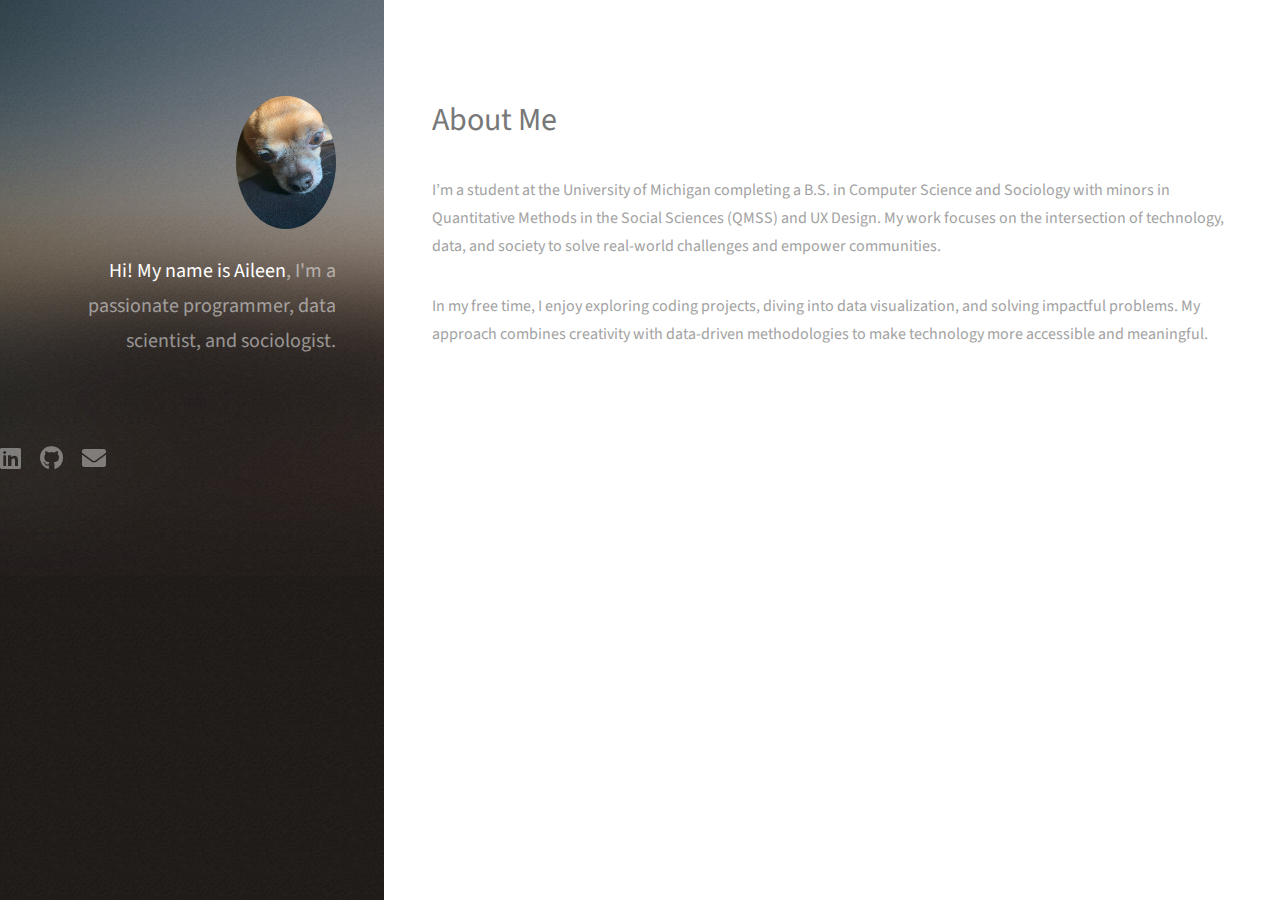
==== aboutme.html @ f7fd5c19 "updated website" ====
<!DOCTYPE HTML>
<html>
<head>
    <title>About Me</title>
    <meta charset="utf-8" />
    <meta name="viewport" content="width=device-width, initial-scale=1" />
    <link rel="stylesheet" href="assets/css/main.css" />
</head>
<body class="is-preload">

    <!-- Header (Left-hand side) -->
    <header id="header">
        <div class="inner">
            <a href="#" class="image avatar"><img src="images/yugi_eyes.jpeg" alt="Avatar" /></a>
            <h1><strong>Hi! My name is Aileen</strong>, I'm a passionate programmer, data scientist, and sociologist. <br /></h1>
        </div>
    </header>

    <!-- Main Content -->
    <div id="main">
        <section>
            <header class="major">
                <h2>About Me</h2>
            </header>
            <p>
                I’m a student at the University of Michigan completing a B.S. in Computer Science and Sociology with minors in Quantitative Methods in the Social Sciences (QMSS) and UX Design. My work focuses on the intersection of technology, data, and society to solve real-world challenges and empower communities.
            </p>
            <p>
                In my free time, I enjoy exploring coding projects, diving into data visualization, and solving impactful problems. My approach combines creativity with data-driven methodologies to make technology more accessible and meaningful.
            </p>
        </section>
    </div>

    <!-- Footer -->
    <footer id="footer">
        <div class="inner">
            <ul class="icons">
                <li><a href="http://linkedin.com/in/goaileen" class="icon brands fa-linkedin"><span class="label">LinkedIn</span></a></li>
                <li><a href="https://github.com/goaileen" class="icon brands fa-github"><span class="label">GitHub</span></a></li>
                <li><a href="mailto:goaileen@umich.edu" class="icon solid fa-envelope"><span class="label">Email</span></a></li>
            </ul>
            <p>&copy; Aileen Gonzalez. Design by <a href="http://html5up.net">HTML5 UP</a>.</p>
        </div>
    </footer>

</body>
</html>
---- assets/css/main.css ----
@import url("fontawesome-all.min.css");
@import url("https://fonts.googleapis.com/css?family=Source+Sans+Pro:400,400italic");

/*
	Strata by HTML5 UP
	html5up.net | @ajlkn
	Free for personal and commercial use under the CCA 3.0 license (html5up.net/license)
*/

html, body, div, span, applet, object,
iframe, h1, h2, h3, h4, h5, h6, p, blockquote,
pre, a, abbr, acronym, address, big, cite,
code, del, dfn, em, img, ins, kbd, q, s, samp,
small, strike, strong, sub, sup, tt, var, b,
u, i, center, dl, dt, dd, ol, ul, li, fieldset,
form, label, legend, table, caption, tbody,
tfoot, thead, tr, th, td, article, aside,
canvas, details, embed, figure, figcaption,
footer, header, hgroup, menu, nav, output, ruby,
section, summary, time, mark, audio, video {
	margin: 0;
	padding: 0;
	border: 0;
	font-size: 100%;
	font: inherit;
	vertical-align: baseline;}

article, aside, details, figcaption, figure,
footer, header, hgroup, menu, nav, section {
	display: block;}

body {
	line-height: 1;
}

ol, ul {
	list-style: none;
}

blockquote, q {
	quotes: none;
}

	blockquote:before, blockquote:after, q:before, q:after {
		content: '';
		content: none;
	}

table {
	border-collapse: collapse;
	border-spacing: 0;
}

body {
	-webkit-text-size-adjust: none;
}

mark {
	background-color: transparent;
	color: inherit;
}

input::-moz-focus-inner {
	border: 0;
	padding: 0;
}

input, select, textarea {
	-moz-appearance: none;
	-webkit-appearance: none;
	-ms-appearance: none;
	appearance: none;
}

/* Basic */

	html {
		box-sizing: border-box;
	}

	*, *:before, *:after {
		box-sizing: inherit;
	}

	body {
		background: #fff;
	}

		body.is-preload *, body.is-preload *:before, body.is-preload *:after {
			-moz-animation: none !important;
			-webkit-animation: none !important;
			-ms-animation: none !important;
			animation: none !important;
			-moz-transition: none !important;
			-webkit-transition: none !important;
			-ms-transition: none !important;
			transition: none !important;
		}

	body, input, select, textarea {
		color: #a2a2a2;
		font-family: "Source Sans Pro", Helvetica, sans-serif;
		font-size: 16pt;
		font-weight: 400;
		line-height: 1.75em;
	}

	a {
		-moz-transition: color 0.2s ease-in-out, border-color 0.2s ease-in-out;
		-webkit-transition: color 0.2s ease-in-out, border-color 0.2s ease-in-out;
		-ms-transition: color 0.2s ease-in-out, border-color 0.2s ease-in-out;
		transition: color 0.2s ease-in-out, border-color 0.2s ease-in-out;
		border-bottom: dotted 1px;
		color: #49bf9d;
		text-decoration: none;
	}

		a:hover {
			border-bottom-color: transparent;
			color: #49bf9d !important;
			text-decoration: none;
		}

	strong, b {
		color: #787878;
		font-weight: 400;
	}

	em, i {
		font-style: italic;
	}

	p {
		margin: 0 0 2em 0;
	}

	h1, h2, h3, h4, h5, h6 {
		color: #787878;
		font-weight: 400;
		line-height: 1em;
		margin: 0 0 1em 0;
	}

		h1 a, h2 a, h3 a, h4 a, h5 a, h6 a {
			color: inherit;
			text-decoration: none;
		}

	h1 {
		font-size: 2em;
		line-height: 1.5em;
	}

	h2 {
		font-size: 1.5em;
		line-height: 1.5em;
	}

	h3 {
		font-size: 1.25em;
		line-height: 1.5em;
	}

	h4 {
		font-size: 1.1em;
		line-height: 1.5em;
	}

	h5 {
		font-size: 0.9em;
		line-height: 1.5em;
	}

	h6 {
		font-size: 0.7em;
		line-height: 1.5em;
	}

	sub {
		font-size: 0.8em;
		position: relative;
		top: 0.5em;
	}

	sup {
		font-size: 0.8em;
		position: relative;
		top: -0.5em;
	}

	hr {
		border: 0;
		border-bottom: solid 2px #efefef;
		margin: 2em 0;
	}

		hr.major {
			margin: 3em 0;
		}

	blockquote {
		border-left: solid 6px #efefef;
		font-style: italic;
		margin: 0 0 2em 0;
		padding: 0.5em 0 0.5em 1.5em;
	}

	code {
		background: #f7f7f7;
		border-radius: 0.35em;
		border: solid 2px #efefef;
		font-family: "Courier New", monospace;
		font-size: 0.9em;
		margin: 0 0.25em;
		padding: 0.25em 0.65em;
	}

	pre {
		-webkit-overflow-scrolling: touch;
		font-family: "Courier New", monospace;
		font-size: 0.9em;
		margin: 0 0 2em 0;
	}

		pre code {
			display: block;
			line-height: 1.75em;
			padding: 1em 1.5em;
			overflow-x: auto;
		}

	.align-left {
		text-align: left;
	}

	.align-center {
		text-align: center;
	}

	.align-right {
		text-align: right;
	}

/* Container */

	.container {
		margin: 0 auto;
		max-width: calc(100% - 4em);
		width: 100%;
	}

		.container.xsmall {
			width: 25%;
		}

		.container.small {
			width: 50%;
		}

		.container.medium {
			width: 75%;
		}

		.container.large {
			width: 125%;
		}

		.container.xlarge {
			width: 150%;
		}

		.container.max {
			width: 100%;
		}

		@media screen and (max-width: 980px) {

			.container {
				width: 100% !important;
				max-width: 100% !important;
			}

		}

		@media screen and (max-width: 480px) {

			.container {
				max-width: calc(100% - 3em);
			}

		}

/* Row */

	.row {
		display: flex;
		flex-wrap: wrap;
		box-sizing: border-box;
		align-items: stretch;
	}

		.row > * {
			box-sizing: border-box;
		}

		.row.gtr-uniform > * > :last-child {
			margin-bottom: 0;
		}

		.row.aln-left {
			justify-content: flex-start;
		}

		.row.aln-center {
			justify-content: center;
		}

		.row.aln-right {
			justify-content: flex-end;
		}

		.row.aln-top {
			align-items: flex-start;
		}

		.row.aln-middle {
			align-items: center;
		}

		.row.aln-bottom {
			align-items: flex-end;
		}

		.row > .imp {
			order: -1;
		}

		.row > .col-1 {
			width: 8.33333%;
		}

		.row > .off-1 {
			margin-left: 8.33333%;
		}

		.row > .col-2 {
			width: 16.66667%;
		}

		.row > .off-2 {
			margin-left: 16.66667%;
		}

		.row > .col-3 {
			width: 25%;
		}

		.row > .off-3 {
			margin-left: 25%;
		}

		.row > .col-4 {
			width: 33.33333%;
		}

		.row > .off-4 {
			margin-left: 33.33333%;
		}

		.row > .col-5 {
			width: 41.66667%;
		}

		.row > .off-5 {
			margin-left: 41.66667%;
		}

		.row > .col-6 {
			width: 50%;
		}

		.row > .off-6 {
			margin-left: 50%;
		}

		.row > .col-7 {
			width: 58.33333%;
		}

		.row > .off-7 {
			margin-left: 58.33333%;
		}

		.row > .col-8 {
			width: 66.66667%;
		}

		.row > .off-8 {
			margin-left: 66.66667%;
		}

		.row > .col-9 {
			width: 75%;
		}

		.row > .off-9 {
			margin-left: 75%;
		}

		.row > .col-10 {
			width: 83.33333%;
		}

		.row > .off-10 {
			margin-left: 83.33333%;
		}

		.row > .col-11 {
			width: 91.66667%;
		}

		.row > .off-11 {
			margin-left: 91.66667%;
		}

		.row > .col-12 {
			width: 100%;
		}

		.row > .off-12 {
			margin-left: 100%;
		}

		.row.gtr-0 {
			margin-top: 0;
			margin-left: 0em;
		}

			.row.gtr-0 > * {
				padding: 0 0 0 0em;
			}

			.row.gtr-0.gtr-uniform {
				margin-top: 0em;
			}

				.row.gtr-0.gtr-uniform > * {
					padding-top: 0em;
				}

		.row.gtr-25 {
			margin-top: 0;
			margin-left: -0.625em;
		}

			.row.gtr-25 > * {
				padding: 0 0 0 0.625em;
			}

			.row.gtr-25.gtr-uniform {
				margin-top: -0.625em;
			}

				.row.gtr-25.gtr-uniform > * {
					padding-top: 0.625em;
				}

		.row.gtr-50 {
			margin-top: 0;
			margin-left: -1.25em;
		}

			.row.gtr-50 > * {
				padding: 0 0 0 1.25em;
			}

			.row.gtr-50.gtr-uniform {
				margin-top: -1.25em;
			}

				.row.gtr-50.gtr-uniform > * {
					padding-top: 1.25em;
				}

		.row {
			margin-top: 0;
			margin-left: -2.5em;
		}

			.row > * {
				padding: 0 0 0 2.5em;
			}

			.row.gtr-uniform {
				margin-top: -2.5em;
			}

				.row.gtr-uniform > * {
					padding-top: 2.5em;
				}

		.row.gtr-150 {
			margin-top: 0;
			margin-left: -3.75em;
		}

			.row.gtr-150 > * {
				padding: 0 0 0 3.75em;
			}

			.row.gtr-150.gtr-uniform {
				margin-top: -3.75em;
			}

				.row.gtr-150.gtr-uniform > * {
					padding-top: 3.75em;
				}

		.row.gtr-200 {
			margin-top: 0;
			margin-left: -5em;
		}

			.row.gtr-200 > * {
				padding: 0 0 0 5em;
			}

			.row.gtr-200.gtr-uniform {
				margin-top: -5em;
			}

				.row.gtr-200.gtr-uniform > * {
					padding-top: 5em;
				}

		@media screen and (max-width: 1800px) {

			.row {
				display: flex;
				flex-wrap: wrap;
				box-sizing: border-box;
				align-items: stretch;
			}

				.row > * {
					box-sizing: border-box;
				}

				.row.gtr-uniform > * > :last-child {
					margin-bottom: 0;
				}

				.row.aln-left {
					justify-content: flex-start;
				}

				.row.aln-center {
					justify-content: center;
				}

				.row.aln-right {
					justify-content: flex-end;
				}

				.row.aln-top {
					align-items: flex-start;
				}

				.row.aln-middle {
					align-items: center;
				}

				.row.aln-bottom {
					align-items: flex-end;
				}

				.row > .imp-xlarge {
					order: -1;
				}

				.row > .col-1-xlarge {
					width: 8.33333%;
				}

				.row > .off-1-xlarge {
					margin-left: 8.33333%;
				}

				.row > .col-2-xlarge {
					width: 16.66667%;
				}

				.row > .off-2-xlarge {
					margin-left: 16.66667%;
				}

				.row > .col-3-xlarge {
					width: 25%;
				}

				.row > .off-3-xlarge {
					margin-left: 25%;
				}

				.row > .col-4-xlarge {
					width: 33.33333%;
				}

				.row > .off-4-xlarge {
					margin-left: 33.33333%;
				}

				.row > .col-5-xlarge {
					width: 41.66667%;
				}

				.row > .off-5-xlarge {
					margin-left: 41.66667%;
				}

				.row > .col-6-xlarge {
					width: 50%;
				}

				.row > .off-6-xlarge {
					margin-left: 50%;
				}

				.row > .col-7-xlarge {
					width: 58.33333%;
				}

				.row > .off-7-xlarge {
					margin-left: 58.33333%;
				}

				.row > .col-8-xlarge {
					width: 66.66667%;
				}

				.row > .off-8-xlarge {
					margin-left: 66.66667%;
				}

				.row > .col-9-xlarge {
					width: 75%;
				}

				.row > .off-9-xlarge {
					margin-left: 75%;
				}

				.row > .col-10-xlarge {
					width: 83.33333%;
				}

				.row > .off-10-xlarge {
					margin-left: 83.33333%;
				}

				.row > .col-11-xlarge {
					width: 91.66667%;
				}

				.row > .off-11-xlarge {
					margin-left: 91.66667%;
				}

				.row > .col-12-xlarge {
					width: 100%;
				}

				.row > .off-12-xlarge {
					margin-left: 100%;
				}

				.row.gtr-0 {
					margin-top: 0;
					margin-left: 0em;
				}

					.row.gtr-0 > * {
						padding: 0 0 0 0em;
					}

					.row.gtr-0.gtr-uniform {
						margin-top: 0em;
					}

						.row.gtr-0.gtr-uniform > * {
							padding-top: 0em;
						}

				.row.gtr-25 {
					margin-top: 0;
					margin-left: -0.625em;
				}

					.row.gtr-25 > * {
						padding: 0 0 0 0.625em;
					}

					.row.gtr-25.gtr-uniform {
						margin-top: -0.625em;
					}

						.row.gtr-25.gtr-uniform > * {
							padding-top: 0.625em;
						}

				.row.gtr-50 {
					margin-top: 0;
					margin-left: -1.25em;
				}

					.row.gtr-50 > * {
						padding: 0 0 0 1.25em;
					}

					.row.gtr-50.gtr-uniform {
						margin-top: -1.25em;
					}

						.row.gtr-50.gtr-uniform > * {
							padding-top: 1.25em;
						}

				.row {
					margin-top: 0;
					margin-left: -2.5em;
				}

					.row > * {
						padding: 0 0 0 2.5em;
					}

					.row.gtr-uniform {
						margin-top: -2.5em;
					}

						.row.gtr-uniform > * {
							padding-top: 2.5em;
						}

				.row.gtr-150 {
					margin-top: 0;
					margin-left: -3.75em;
				}

					.row.gtr-150 > * {
						padding: 0 0 0 3.75em;
					}

					.row.gtr-150.gtr-uniform {
						margin-top: -3.75em;
					}

						.row.gtr-150.gtr-uniform > * {
							padding-top: 3.75em;
						}

				.row.gtr-200 {
					margin-top: 0;
					margin-left: -5em;
				}

					.row.gtr-200 > * {
						padding: 0 0 0 5em;
					}

					.row.gtr-200.gtr-uniform {
						margin-top: -5em;
					}

						.row.gtr-200.gtr-uniform > * {
							padding-top: 5em;
						}

		}

		@media screen and (max-width: 1280px) {

			.row {
				display: flex;
				flex-wrap: wrap;
				box-sizing: border-box;
				align-items: stretch;
			}

				.row > * {
					box-sizing: border-box;
				}

				.row.gtr-uniform > * > :last-child {
					margin-bottom: 0;
				}

				.row.aln-left {
					justify-content: flex-start;
				}

				.row.aln-center {
					justify-content: center;
				}

				.row.aln-right {
					justify-content: flex-end;
				}

				.row.aln-top {
					align-items: flex-start;
				}

				.row.aln-middle {
					align-items: center;
				}

				.row.aln-bottom {
					align-items: flex-end;
				}

				.row > .imp-large {
					order: -1;
				}

				.row > .col-1-large {
					width: 8.33333%;
				}

				.row > .off-1-large {
					margin-left: 8.33333%;
				}

				.row > .col-2-large {
					width: 16.66667%;
				}

				.row > .off-2-large {
					margin-left: 16.66667%;
				}

				.row > .col-3-large {
					width: 25%;
				}

				.row > .off-3-large {
					margin-left: 25%;
				}

				.row > .col-4-large {
					width: 33.33333%;
				}

				.row > .off-4-large {
					margin-left: 33.33333%;
				}

				.row > .col-5-large {
					width: 41.66667%;
				}

				.row > .off-5-large {
					margin-left: 41.66667%;
				}

				.row > .col-6-large {
					width: 50%;
				}

				.row > .off-6-large {
					margin-left: 50%;
				}

				.row > .col-7-large {
					width: 58.33333%;
				}

				.row > .off-7-large {
					margin-left: 58.33333%;
				}

				.row > .col-8-large {
					width: 66.66667%;
				}

				.row > .off-8-large {
					margin-left: 66.66667%;
				}

				.row > .col-9-large {
					width: 75%;
				}

				.row > .off-9-large {
					margin-left: 75%;
				}

				.row > .col-10-large {
					width: 83.33333%;
				}

				.row > .off-10-large {
					margin-left: 83.33333%;
				}

				.row > .col-11-large {
					width: 91.66667%;
				}

				.row > .off-11-large {
					margin-left: 91.66667%;
				}

				.row > .col-12-large {
					width: 100%;
				}

				.row > .off-12-large {
					margin-left: 100%;
				}

				.row.gtr-0 {
					margin-top: 0;
					margin-left: 0em;
				}

					.row.gtr-0 > * {
						padding: 0 0 0 0em;
					}

					.row.gtr-0.gtr-uniform {
						margin-top: 0em;
					}

						.row.gtr-0.gtr-uniform > * {
							padding-top: 0em;
						}

				.row.gtr-25 {
					margin-top: 0;
					margin-left: -0.5em;
				}

					.row.gtr-25 > * {
						padding: 0 0 0 0.5em;
					}

					.row.gtr-25.gtr-uniform {
						margin-top: -0.5em;
					}

						.row.gtr-25.gtr-uniform > * {
							padding-top: 0.5em;
						}

				.row.gtr-50 {
					margin-top: 0;
					margin-left: -1em;
				}

					.row.gtr-50 > * {
						padding: 0 0 0 1em;
					}

					.row.gtr-50.gtr-uniform {
						margin-top: -1em;
					}

						.row.gtr-50.gtr-uniform > * {
							padding-top: 1em;
						}

				.row {
					margin-top: 0;
					margin-left: -2em;
				}

					.row > * {
						padding: 0 0 0 2em;
					}

					.row.gtr-uniform {
						margin-top: -2em;
					}

						.row.gtr-uniform > * {
							padding-top: 2em;
						}

				.row.gtr-150 {
					margin-top: 0;
					margin-left: -3em;
				}

					.row.gtr-150 > * {
						padding: 0 0 0 3em;
					}

					.row.gtr-150.gtr-uniform {
						margin-top: -3em;
					}

						.row.gtr-150.gtr-uniform > * {
							padding-top: 3em;
						}

				.row.gtr-200 {
					margin-top: 0;
					margin-left: -4em;
				}

					.row.gtr-200 > * {
						padding: 0 0 0 4em;
					}

					.row.gtr-200.gtr-uniform {
						margin-top: -4em;
					}

						.row.gtr-200.gtr-uniform > * {
							padding-top: 4em;
						}

		}

		@media screen and (max-width: 980px) {

			.row {
				display: flex;
				flex-wrap: wrap;
				box-sizing: border-box;
				align-items: stretch;
			}

				.row > * {
					box-sizing: border-box;
				}

				.row.gtr-uniform > * > :last-child {
					margin-bottom: 0;
				}

				.row.aln-left {
					justify-content: flex-start;
				}

				.row.aln-center {
					justify-content: center;
				}

				.row.aln-right {
					justify-content: flex-end;
				}

				.row.aln-top {
					align-items: flex-start;
				}

				.row.aln-middle {
					align-items: center;
				}

				.row.aln-bottom {
					align-items: flex-end;
				}

				.row > .imp-medium {
					order: -1;
				}

				.row > .col-1-medium {
					width: 8.33333%;
				}

				.row > .off-1-medium {
					margin-left: 8.33333%;
				}

				.row > .col-2-medium {
					width: 16.66667%;
				}

				.row > .off-2-medium {
					margin-left: 16.66667%;
				}

				.row > .col-3-medium {
					width: 25%;
				}

				.row > .off-3-medium {
					margin-left: 25%;
				}

				.row > .col-4-medium {
					width: 33.33333%;
				}

				.row > .off-4-medium {
					margin-left: 33.33333%;
				}

				.row > .col-5-medium {
					width: 41.66667%;
				}

				.row > .off-5-medium {
					margin-left: 41.66667%;
				}

				.row > .col-6-medium {
					width: 50%;
				}

				.row > .off-6-medium {
					margin-left: 50%;
				}

				.row > .col-7-medium {
					width: 58.33333%;
				}

				.row > .off-7-medium {
					margin-left: 58.33333%;
				}

				.row > .col-8-medium {
					width: 66.66667%;
				}

				.row > .off-8-medium {
					margin-left: 66.66667%;
				}

				.row > .col-9-medium {
					width: 75%;
				}

				.row > .off-9-medium {
					margin-left: 75%;
				}

				.row > .col-10-medium {
					width: 83.33333%;
				}

				.row > .off-10-medium {
					margin-left: 83.33333%;
				}

				.row > .col-11-medium {
					width: 91.66667%;
				}

				.row > .off-11-medium {
					margin-left: 91.66667%;
				}

				.row > .col-12-medium {
					width: 100%;
				}

				.row > .off-12-medium {
					margin-left: 100%;
				}

				.row.gtr-0 {
					margin-top: 0;
					margin-left: 0em;
				}

					.row.gtr-0 > * {
						padding: 0 0 0 0em;
					}

					.row.gtr-0.gtr-uniform {
						margin-top: 0em;
					}

						.row.gtr-0.gtr-uniform > * {
							padding-top: 0em;
						}

				.row.gtr-25 {
					margin-top: 0;
					margin-left: -0.5em;
				}

					.row.gtr-25 > * {
						padding: 0 0 0 0.5em;
					}

					.row.gtr-25.gtr-uniform {
						margin-top: -0.5em;
					}

						.row.gtr-25.gtr-uniform > * {
							padding-top: 0.5em;
						}

				.row.gtr-50 {
					margin-top: 0;
					margin-left: -1em;
				}

					.row.gtr-50 > * {
						padding: 0 0 0 1em;
					}

					.row.gtr-50.gtr-uniform {
						margin-top: -1em;
					}

						.row.gtr-50.gtr-uniform > * {
							padding-top: 1em;
						}

				.row {
					margin-top: 0;
					margin-left: -2em;
				}

					.row > * {
						padding: 0 0 0 2em;
					}

					.row.gtr-uniform {
						margin-top: -2em;
					}

						.row.gtr-uniform > * {
							padding-top: 2em;
						}

				.row.gtr-150 {
					margin-top: 0;
					margin-left: -3em;
				}

					.row.gtr-150 > * {
						padding: 0 0 0 3em;
					}

					.row.gtr-150.gtr-uniform {
						margin-top: -3em;
					}

						.row.gtr-150.gtr-uniform > * {
							padding-top: 3em;
						}

				.row.gtr-200 {
					margin-top: 0;
					margin-left: -4em;
				}

					.row.gtr-200 > * {
						padding: 0 0 0 4em;
					}

					.row.gtr-200.gtr-uniform {
						margin-top: -4em;
					}

						.row.gtr-200.gtr-uniform > * {
							padding-top: 4em;
						}

		}

		@media screen and (max-width: 736px) {

			.row {
				display: flex;
				flex-wrap: wrap;
				box-sizing: border-box;
				align-items: stretch;
			}

				.row > * {
					box-sizing: border-box;
				}

				.row.gtr-uniform > * > :last-child {
					margin-bottom: 0;
				}

				.row.aln-left {
					justify-content: flex-start;
				}

				.row.aln-center {
					justify-content: center;
				}

				.row.aln-right {
					justify-content: flex-end;
				}

				.row.aln-top {
					align-items: flex-start;
				}

				.row.aln-middle {
					align-items: center;
				}

				.row.aln-bottom {
					align-items: flex-end;
				}

				.row > .imp-small {
					order: -1;
				}

				.row > .col-1-small {
					width: 8.33333%;
				}

				.row > .off-1-small {
					margin-left: 8.33333%;
				}

				.row > .col-2-small {
					width: 16.66667%;
				}

				.row > .off-2-small {
					margin-left: 16.66667%;
				}

				.row > .col-3-small {
					width: 25%;
				}

				.row > .off-3-small {
					margin-left: 25%;
				}

				.row > .col-4-small {
					width: 33.33333%;
				}

				.row > .off-4-small {
					margin-left: 33.33333%;
				}

				.row > .col-5-small {
					width: 41.66667%;
				}

				.row > .off-5-small {
					margin-left: 41.66667%;
				}

				.row > .col-6-small {
					width: 50%;
				}

				.row > .off-6-small {
					margin-left: 50%;
				}

				.row > .col-7-small {
					width: 58.33333%;
				}

				.row > .off-7-small {
					margin-left: 58.33333%;
				}

				.row > .col-8-small {
					width: 66.66667%;
				}

				.row > .off-8-small {
					margin-left: 66.66667%;
				}

				.row > .col-9-small {
					width: 75%;
				}

				.row > .off-9-small {
					margin-left: 75%;
				}

				.row > .col-10-small {
					width: 83.33333%;
				}

				.row > .off-10-small {
					margin-left: 83.33333%;
				}

				.row > .col-11-small {
					width: 91.66667%;
				}

				.row > .off-11-small {
					margin-left: 91.66667%;
				}

				.row > .col-12-small {
					width: 100%;
				}

				.row > .off-12-small {
					margin-left: 100%;
				}

				.row.gtr-0 {
					margin-top: 0;
					margin-left: 0em;
				}

					.row.gtr-0 > * {
						padding: 0 0 0 0em;
					}

					.row.gtr-0.gtr-uniform {
						margin-top: 0em;
					}

						.row.gtr-0.gtr-uniform > * {
							padding-top: 0em;
						}

				.row.gtr-25 {
					margin-top: 0;
					margin-left: -0.375em;
				}

					.row.gtr-25 > * {
						padding: 0 0 0 0.375em;
					}

					.row.gtr-25.gtr-uniform {
						margin-top: -0.375em;
					}

						.row.gtr-25.gtr-uniform > * {
							padding-top: 0.375em;
						}

				.row.gtr-50 {
					margin-top: 0;
					margin-left: -0.75em;
				}

					.row.gtr-50 > * {
						padding: 0 0 0 0.75em;
					}

					.row.gtr-50.gtr-uniform {
						margin-top: -0.75em;
					}

						.row.gtr-50.gtr-uniform > * {
							padding-top: 0.75em;
						}

				.row {
					margin-top: 0;
					margin-left: -1.5em;
				}

					.row > * {
						padding: 0 0 0 1.5em;
					}

					.row.gtr-uniform {
						margin-top: -1.5em;
					}

						.row.gtr-uniform > * {
							padding-top: 1.5em;
						}

				.row.gtr-150 {
					margin-top: 0;
					margin-left: -2.25em;
				}

					.row.gtr-150 > * {
						padding: 0 0 0 2.25em;
					}

					.row.gtr-150.gtr-uniform {
						margin-top: -2.25em;
					}

						.row.gtr-150.gtr-uniform > * {
							padding-top: 2.25em;
						}

				.row.gtr-200 {
					margin-top: 0;
					margin-left: -3em;
				}

					.row.gtr-200 > * {
						padding: 0 0 0 3em;
					}

					.row.gtr-200.gtr-uniform {
						margin-top: -3em;
					}

						.row.gtr-200.gtr-uniform > * {
							padding-top: 3em;
						}

		}

		@media screen and (max-width: 480px) {

			.row {
				display: flex;
				flex-wrap: wrap;
				box-sizing: border-box;
				align-items: stretch;
			}

				.row > * {
					box-sizing: border-box;
				}

				.row.gtr-uniform > * > :last-child {
					margin-bottom: 0;
				}

				.row.aln-left {
					justify-content: flex-start;
				}

				.row.aln-center {
					justify-content: center;
				}

				.row.aln-right {
					justify-content: flex-end;
				}

				.row.aln-top {
					align-items: flex-start;
				}

				.row.aln-middle {
					align-items: center;
				}

				.row.aln-bottom {
					align-items: flex-end;
				}

				.row > .imp-xsmall {
					order: -1;
				}

				.row > .col-1-xsmall {
					width: 8.33333%;
				}

				.row > .off-1-xsmall {
					margin-left: 8.33333%;
				}

				.row > .col-2-xsmall {
					width: 16.66667%;
				}

				.row > .off-2-xsmall {
					margin-left: 16.66667%;
				}

				.row > .col-3-xsmall {
					width: 25%;
				}

				.row > .off-3-xsmall {
					margin-left: 25%;
				}

				.row > .col-4-xsmall {
					width: 33.33333%;
				}

				.row > .off-4-xsmall {
					margin-left: 33.33333%;
				}

				.row > .col-5-xsmall {
					width: 41.66667%;
				}

				.row > .off-5-xsmall {
					margin-left: 41.66667%;
				}

				.row > .col-6-xsmall {
					width: 50%;
				}

				.row > .off-6-xsmall {
					margin-left: 50%;
				}

				.row > .col-7-xsmall {
					width: 58.33333%;
				}

				.row > .off-7-xsmall {
					margin-left: 58.33333%;
				}

				.row > .col-8-xsmall {
					width: 66.66667%;
				}

				.row > .off-8-xsmall {
					margin-left: 66.66667%;
				}

				.row > .col-9-xsmall {
					width: 75%;
				}

				.row > .off-9-xsmall {
					margin-left: 75%;
				}

				.row > .col-10-xsmall {
					width: 83.33333%;
				}

				.row > .off-10-xsmall {
					margin-left: 83.33333%;
				}

				.row > .col-11-xsmall {
					width: 91.66667%;
				}

				.row > .off-11-xsmall {
					margin-left: 91.66667%;
				}

				.row > .col-12-xsmall {
					width: 100%;
				}

				.row > .off-12-xsmall {
					margin-left: 100%;
				}

				.row.gtr-0 {
					margin-top: 0;
					margin-left: 0em;
				}

					.row.gtr-0 > * {
						padding: 0 0 0 0em;
					}

					.row.gtr-0.gtr-uniform {
						margin-top: 0em;
					}

						.row.gtr-0.gtr-uniform > * {
							padding-top: 0em;
						}

				.row.gtr-25 {
					margin-top: 0;
					margin-left: -0.375em;
				}

					.row.gtr-25 > * {
						padding: 0 0 0 0.375em;
					}

					.row.gtr-25.gtr-uniform {
						margin-top: -0.375em;
					}

						.row.gtr-25.gtr-uniform > * {
							padding-top: 0.375em;
						}

				.row.gtr-50 {
					margin-top: 0;
					margin-left: -0.75em;
				}

					.row.gtr-50 > * {
						padding: 0 0 0 0.75em;
					}

					.row.gtr-50.gtr-uniform {
						margin-top: -0.75em;
					}

						.row.gtr-50.gtr-uniform > * {
							padding-top: 0.75em;
						}

				.row {
					margin-top: 0;
					margin-left: -1.5em;
				}

					.row > * {
						padding: 0 0 0 1.5em;
					}

					.row.gtr-uniform {
						margin-top: -1.5em;
					}

						.row.gtr-uniform > * {
							padding-top: 1.5em;
						}

				.row.gtr-150 {
					margin-top: 0;
					margin-left: -2.25em;
				}

					.row.gtr-150 > * {
						padding: 0 0 0 2.25em;
					}

					.row.gtr-150.gtr-uniform {
						margin-top: -2.25em;
					}

						.row.gtr-150.gtr-uniform > * {
							padding-top: 2.25em;
						}

				.row.gtr-200 {
					margin-top: 0;
					margin-left: -3em;
				}

					.row.gtr-200 > * {
						padding: 0 0 0 3em;
					}

					.row.gtr-200.gtr-uniform {
						margin-top: -3em;
					}

						.row.gtr-200.gtr-uniform > * {
							padding-top: 3em;
						}

		}

/* Section/Article */

	section.special, article.special {
		text-align: center;
	}

	header p {
		color: #b2b2b2;
		position: relative;
		margin: 0 0 1.5em 0;
	}

	header h2 + p {
		font-size: 1.25em;
		margin-top: -1em;
		line-height: 1.5em;
	}

	header h3 + p {
		font-size: 1.1em;
		margin-top: -0.8em;
		line-height: 1.5em;
	}

	header h4 + p,
	header h5 + p,
	header h6 + p {
		font-size: 0.9em;
		margin-top: -0.6em;
		line-height: 1.5em;
	}

	header.major h2 {
		font-size: 2em;
	}

/* Form */

	form {
		margin: 0 0 2em 0;
	}

	label {
		color: #787878;
		display: block;
		font-size: 0.9em;
		font-weight: 400;
		margin: 0 0 1em 0;
	}

	input[type="text"],
	input[type="password"],
	input[type="email"],
	select,
	textarea {
		-moz-appearance: none;
		-webkit-appearance: none;
		-ms-appearance: none;
		appearance: none;
		background: #f7f7f7;
		border-radius: 0.35em;
		border: solid 2px transparent;
		color: inherit;
		display: block;
		outline: 0;
		padding: 0 0.75em;
		text-decoration: none;
		width: 100%;
	}

		input[type="text"]:invalid,
		input[type="password"]:invalid,
		input[type="email"]:invalid,
		select:invalid,
		textarea:invalid {
			box-shadow: none;
		}

		input[type="text"]:focus,
		input[type="password"]:focus,
		input[type="email"]:focus,
		select:focus,
		textarea:focus {
			border-color: #49bf9d;
		}

	select {
		background-image: url("data:image/svg+xml;charset=utf8,%3Csvg xmlns='http://www.w3.org/2000/svg' width='40' height='40' preserveAspectRatio='none' viewBox='0 0 40 40'%3E%3Cpath d='M9.4,12.3l10.4,10.4l10.4-10.4c0.2-0.2,0.5-0.4,0.9-0.4c0.3,0,0.6,0.1,0.9,0.4l3.3,3.3c0.2,0.2,0.4,0.5,0.4,0.9 c0,0.4-0.1,0.6-0.4,0.9L20.7,31.9c-0.2,0.2-0.5,0.4-0.9,0.4c-0.3,0-0.6-0.1-0.9-0.4L4.3,17.3c-0.2-0.2-0.4-0.5-0.4-0.9 c0-0.4,0.1-0.6,0.4-0.9l3.3-3.3c0.2-0.2,0.5-0.4,0.9-0.4S9.1,12.1,9.4,12.3z' fill='%23dfdfdf' /%3E%3C/svg%3E");
		background-size: 1.25rem;
		background-repeat: no-repeat;
		background-position: calc(100% - 1rem) center;
		height: 2.75em;
		padding-right: 2.75em;
		text-overflow: ellipsis;
	}

		select option {
			color: #787878;
			background: #fff;
		}

		select:focus::-ms-value {
			background-color: transparent;
		}

		select::-ms-expand {
			display: none;
		}

	input[type="text"],
	input[type="password"],
	input[type="email"],
	select {
		height: 2.75em;
	}

	textarea {
		padding: 0.75em;
	}

	input[type="checkbox"],
	input[type="radio"] {
		-moz-appearance: none;
		-webkit-appearance: none;
		-ms-appearance: none;
		appearance: none;
		display: block;
		float: left;
		margin-right: -2em;
		opacity: 0;
		width: 1em;
		z-index: -1;
	}

		input[type="checkbox"] + label,
		input[type="radio"] + label {
			text-decoration: none;
			color: #a2a2a2;
			cursor: pointer;
			display: inline-block;
			font-size: 1em;
			font-weight: 400;
			padding-left: 2.4em;
			padding-right: 0.75em;
			position: relative;
		}

			input[type="checkbox"] + label:before,
			input[type="radio"] + label:before {
				-moz-osx-font-smoothing: grayscale;
				-webkit-font-smoothing: antialiased;
				display: inline-block;
				font-style: normal;
				font-variant: normal;
				text-rendering: auto;
				line-height: 1;
				text-transform: none !important;
				font-family: 'Font Awesome 5 Free';
				font-weight: 900;
			}

			input[type="checkbox"] + label:before,
			input[type="radio"] + label:before {
				background: #f7f7f7;
				border-radius: 0.35em;
				border: solid 2px transparent;
				content: '';
				display: inline-block;
				font-size: 0.8em;
				height: 2.0625em;
				left: 0;
				line-height: 1.85625em;
				position: absolute;
				text-align: center;
				top: 0;
				width: 2.0625em;
			}

		input[type="checkbox"]:checked + label:before,
		input[type="radio"]:checked + label:before {
			background: #787878;
			border-color: #787878;
			color: #fff;
			content: '\f00c';
		}

		input[type="checkbox"]:focus + label:before,
		input[type="radio"]:focus + label:before {
			border-color: #49bf9d;
		}

	input[type="checkbox"] + label:before {
		border-radius: 0.35em;
	}

	input[type="radio"] + label:before {
		border-radius: 100%;
	}

	::-webkit-input-placeholder {
		color: #b2b2b2 !important;
		opacity: 1.0;
	}

	:-moz-placeholder {
		color: #b2b2b2 !important;
		opacity: 1.0;
	}

	::-moz-placeholder {
		color: #b2b2b2 !important;
		opacity: 1.0;
	}

	:-ms-input-placeholder {
		color: #b2b2b2 !important;
		opacity: 1.0;
	}

/* Box */

	.box {
		border-radius: 0.35em;
		border: solid 2px #efefef;
		margin-bottom: 2em;
		padding: 1.5em;
	}

		.box > :last-child,
		.box > :last-child > :last-child,
		.box > :last-child > :last-child > :last-child {
			margin-bottom: 0;
		}

		.box.alt {
			border: 0;
			border-radius: 0;
			padding: 0;
		}

/* Icon */

	.icon {
		text-decoration: none;
		border-bottom: none;
		position: relative;
	}

		.icon:before {
			-moz-osx-font-smoothing: grayscale;
			-webkit-font-smoothing: antialiased;
			display: inline-block;
			font-style: normal;
			font-variant: normal;
			text-rendering: auto;
			line-height: 1;
			text-transform: none !important;
			font-family: 'Font Awesome 5 Free';
			font-weight: 400;
		}

		.icon > .label {
			display: none;
		}

		.icon:before {
			line-height: inherit;
		}

		.icon.solid:before {
			font-weight: 900;
		}

		.icon.brands:before {
			font-family: 'Font Awesome 5 Brands';
		}

/* Image */

	.image {
		border-radius: 0.35em;
		border: 0;
		display: inline-block;
		position: relative;
	}

		.image:before {
			-moz-transition: opacity 0.2s ease-in-out;
			-webkit-transition: opacity 0.2s ease-in-out;
			-ms-transition: opacity 0.2s ease-in-out;
			transition: opacity 0.2s ease-in-out;
			background: url("images/overlay.png");
			border-radius: 0.35em;
			content: '';
			display: block;
			height: 100%;
			left: 0;
			opacity: 0.5;
			position: absolute;
			top: 0;
			width: 100%;
		}

		.image.thumb {
			text-align: center;
		}

			.image.thumb:after {
				-moz-transition: opacity 0.2s ease-in-out;
				-webkit-transition: opacity 0.2s ease-in-out;
				-ms-transition: opacity 0.2s ease-in-out;
				transition: opacity 0.2s ease-in-out;
				border-radius: 0.35em;
				border: solid 3px rgba(255, 255, 255, 0.5);
				color: #fff;
				content: 'View';
				display: inline-block;
				font-size: 0.8em;
				font-weight: 400;
				left: 50%;
				line-height: 2.25em;
				margin: -1.25em 0 0 -3em;
				opacity: 0;
				padding: 0 1.5em;
				position: absolute;
				text-align: center;
				text-decoration: none;
				top: 50%;
				white-space: nowrap;
			}

			.image.thumb:hover:after {
				opacity: 1.0;
			}

			.image.thumb:hover:before {
				background: url("images/overlay.png"), url("images/overlay.png");
				opacity: 1.0;
			}

		.image img {
			border-radius: 0.35em;
			display: block;
		}

		.image.left {
			float: left;
			margin: 0 1.5em 1em 0;
			top: 0.25em;
		}

		.image.right {
			float: right;
			margin: 0 0 1em 1.5em;
			top: 0.25em;
		}

		.image.left, .image.right {
			max-width: 40%;
		}

			.image.left img, .image.right img {
				width: 100%;
			}

		.image.fit {
			display: block;
			margin: 0 0 2em 0;
			width: 100%;
		}

			.image.fit img {
				width: 100%;
			}

		.image.avatar {
			border-radius: 100%;
		}

			.image.avatar:before {
				display: none;
			}

			.image.avatar img {
				border-radius: 100%;
				width: 100%;
			}

/* List */

	ol {
		list-style: decimal;
		margin: 0 0 2em 0;
		padding-left: 1.25em;
	}

		ol li {
			padding-left: 0.25em;
		}

	ul {
		list-style: disc;
		margin: 0 0 2em 0;
		padding-left: 1em;
	}

		ul li {
			padding-left: 0.5em;
		}

		ul.alt {
			list-style: none;
			padding-left: 0;
		}

			ul.alt li {
				border-top: solid 2px #efefef;
				padding: 0.5em 0;
			}

				ul.alt li:first-child {
					border-top: 0;
					padding-top: 0;
				}

	dl {
		margin: 0 0 2em 0;
	}

/* Icons */

	ul.icons {
		cursor: default;
		list-style: none;
		padding-left: 0;
	}

		ul.icons li {
			display: inline-block;
			padding: 0 1em 0 0;
		}

			ul.icons li:last-child {
				padding-right: 0;
			}

			ul.icons li .icon:before {
				font-size: 1.5em;
			}

/* Labeled Icons */

	ul.labeled-icons {
		list-style: none;
		padding: 0;
	}

		ul.labeled-icons li {
			line-height: 1.75em;
			margin: 1.5em 0 0 0;
			padding-left: 2.25em;
			position: relative;
		}

			ul.labeled-icons li:first-child {
				margin-top: 0;
			}

			ul.labeled-icons li a {
				color: inherit;
			}

			ul.labeled-icons li h3 {
				color: #b2b2b2;
				left: 0;
				position: absolute;
				text-align: center;
				top: 0;
				width: 1em;
			}

/* Actions */

	ul.actions {
		display: -moz-flex;
		display: -webkit-flex;
		display: -ms-flex;
		display: flex;
		cursor: default;
		list-style: none;
		margin-left: -1em;
		padding-left: 0;
	}

		ul.actions li {
			padding: 0 0 0 1em;
			vertical-align: middle;
		}

		ul.actions.special {
			-moz-justify-content: center;
			-webkit-justify-content: center;
			-ms-justify-content: center;
			justify-content: center;
			width: 100%;
			margin-left: 0;
		}

			ul.actions.special li:first-child {
				padding-left: 0;
			}

		ul.actions.stacked {
			-moz-flex-direction: column;
			-webkit-flex-direction: column;
			-ms-flex-direction: column;
			flex-direction: column;
			margin-left: 0;
		}

			ul.actions.stacked li {
				padding: 1.3em 0 0 0;
			}

				ul.actions.stacked li:first-child {
					padding-top: 0;
				}

		ul.actions.fit {
			width: calc(100% + 1em);
		}

			ul.actions.fit li {
				-moz-flex-grow: 1;
				-webkit-flex-grow: 1;
				-ms-flex-grow: 1;
				flex-grow: 1;
				-moz-flex-shrink: 1;
				-webkit-flex-shrink: 1;
				-ms-flex-shrink: 1;
				flex-shrink: 1;
				width: 100%;
			}

				ul.actions.fit li > * {
					width: 100%;
				}

			ul.actions.fit.stacked {
				width: 100%;
			}

		@media screen and (max-width: 480px) {

			ul.actions:not(.fixed) {
				-moz-flex-direction: column;
				-webkit-flex-direction: column;
				-ms-flex-direction: column;
				flex-direction: column;
				margin-left: 0;
				width: 100% !important;
			}

				ul.actions:not(.fixed) li {
					-moz-flex-grow: 1;
					-webkit-flex-grow: 1;
					-ms-flex-grow: 1;
					flex-grow: 1;
					-moz-flex-shrink: 1;
					-webkit-flex-shrink: 1;
					-ms-flex-shrink: 1;
					flex-shrink: 1;
					padding: 1em 0 0 0;
					text-align: center;
					width: 100%;
				}

					ul.actions:not(.fixed) li > * {
						width: 100%;
					}

					ul.actions:not(.fixed) li:first-child {
						padding-top: 0;
					}

					ul.actions:not(.fixed) li input[type="submit"],
					ul.actions:not(.fixed) li input[type="reset"],
					ul.actions:not(.fixed) li input[type="button"],
					ul.actions:not(.fixed) li button,
					ul.actions:not(.fixed) li .button {
						width: 100%;
					}

						ul.actions:not(.fixed) li input[type="submit"].icon:before,
						ul.actions:not(.fixed) li input[type="reset"].icon:before,
						ul.actions:not(.fixed) li input[type="button"].icon:before,
						ul.actions:not(.fixed) li button.icon:before,
						ul.actions:not(.fixed) li .button.icon:before {
							margin-left: -0.5em;
						}

		}

/* Table */

	.table-wrapper {
		-webkit-overflow-scrolling: touch;
		overflow-x: auto;
	}

	table {
		margin: 0 0 2em 0;
		width: 100%;
	}

		table tbody tr {
			border: solid 1px #efefef;
			border-left: 0;
			border-right: 0;
		}

			table tbody tr:nth-child(2n + 1) {
				background-color: #f7f7f7;
			}

		table td {
			padding: 0.75em 0.75em;
		}

		table th {
			color: #787878;
			font-size: 0.9em;
			font-weight: 400;
			padding: 0 0.75em 0.75em 0.75em;
			text-align: left;
		}

		table thead {
			border-bottom: solid 2px #efefef;
		}

		table tfoot {
			border-top: solid 2px #efefef;
		}

		table.alt {
			border-collapse: separate;
		}

			table.alt tbody tr td {
				border: solid 2px #efefef;
				border-left-width: 0;
				border-top-width: 0;
			}

				table.alt tbody tr td:first-child {
					border-left-width: 2px;
				}

			table.alt tbody tr:first-child td {
				border-top-width: 2px;
			}

			table.alt thead {
				border-bottom: 0;
			}

			table.alt tfoot {
				border-top: 0;
			}

/* Button */

	input[type="submit"],
	input[type="reset"],
	input[type="button"],
	.button {
		-moz-appearance: none;
		-webkit-appearance: none;
		-ms-appearance: none;
		appearance: none;
		-moz-transition: background-color 0.2s ease-in-out, color 0.2s ease-in-out, border-color 0.2s ease-in-out;
		-webkit-transition: background-color 0.2s ease-in-out, color 0.2s ease-in-out, border-color 0.2s ease-in-out;
		-ms-transition: background-color 0.2s ease-in-out, color 0.2s ease-in-out, border-color 0.2s ease-in-out;
		transition: background-color 0.2s ease-in-out, color 0.2s ease-in-out, border-color 0.2s ease-in-out;
		background-color: transparent;
		border-radius: 0.35em;
		border: solid 3px #efefef;
		color: #787878 !important;
		cursor: pointer;
		display: inline-block;
		font-weight: 400;
		height: 3.15em;
		height: calc(2.75em + 6px);
		line-height: 2.75em;
		min-width: 10em;
		padding: 0 1.5em;
		text-align: center;
		text-decoration: none;
		white-space: nowrap;
	}

		input[type="submit"]:hover,
		input[type="reset"]:hover,
		input[type="button"]:hover,
		.button:hover {
			border-color: #49bf9d;
			color: #49bf9d !important;
		}

		input[type="submit"]:active,
		input[type="reset"]:active,
		input[type="button"]:active,
		.button:active {
			background-color: rgba(73, 191, 157, 0.1);
			border-color: #49bf9d;
			color: #49bf9d !important;
		}

		input[type="submit"].icon,
		input[type="reset"].icon,
		input[type="button"].icon,
		.button.icon {
			padding-left: 1.35em;
		}

			input[type="submit"].icon:before,
			input[type="reset"].icon:before,
			input[type="button"].icon:before,
			.button.icon:before {
				margin-right: 0.5em;
			}

		input[type="submit"].fit,
		input[type="reset"].fit,
		input[type="button"].fit,
		.button.fit {
			min-width: 0;
			width: 100%;
		}

		input[type="submit"].small,
		input[type="reset"].small,
		input[type="button"].small,
		.button.small {
			font-size: 0.8em;
		}

		input[type="submit"].large,
		input[type="reset"].large,
		input[type="button"].large,
		.button.large {
			font-size: 1.35em;
		}

		input[type="submit"].primary,
		input[type="reset"].primary,
		input[type="button"].primary,
		.button.primary {
			background-color: #49bf9d;
			border-color: #49bf9d;
			color: #ffffff !important;
		}

			input[type="submit"].primary:hover,
			input[type="reset"].primary:hover,
			input[type="button"].primary:hover,
			.button.primary:hover {
				background-color: #5cc6a7;
				border-color: #5cc6a7;
			}

			input[type="submit"].primary:active,
			input[type="reset"].primary:active,
			input[type="button"].primary:active,
			.button.primary:active {
				background-color: #3eb08f;
				border-color: #3eb08f;
			}

		input[type="submit"].disabled, input[type="submit"]:disabled,
		input[type="reset"].disabled,
		input[type="reset"]:disabled,
		input[type="button"].disabled,
		input[type="button"]:disabled,
		.button.disabled,
		.button:disabled {
			background-color: #e7e7e7 !important;
			border-color: #e7e7e7 !important;
			color: #b2b2b2 !important;
			cursor: default;
		}

/* Work Item */

	.work-item {
		margin: 0 0 2em 0;
	}

		.work-item .image {
			margin: 0 0 1.5em 0;
		}

		.work-item h3 {
			font-size: 1em;
			margin: 0 0 0.5em 0;
		}

		.work-item p {
			font-size: 0.8em;
			line-height: 1.5em;
			margin: 0;
		}

/* Header */

	#header {
		display: -moz-flex;
		display: -webkit-flex;
		display: -ms-flex;
		display: flex;
		-moz-flex-direction: column;
		-webkit-flex-direction: column;
		-ms-flex-direction: column;
		flex-direction: column;
		-moz-align-items: -moz-flex-end;
		-webkit-align-items: -webkit-flex-end;
		-ms-align-items: -ms-flex-end;
		align-items: flex-end;
		-moz-justify-content: space-between;
		-webkit-justify-content: space-between;
		-ms-justify-content: space-between;
		justify-content: space-between;
		background-color: #1f1815;
		background-attachment: scroll,								scroll;
		background-image: url("images/overlay.png"), url("../../images/bg.jpg");
		background-position: top left,							top left;
		background-repeat: repeat,								no-repeat;
		background-size: auto,								150%;
		color: rgba(255, 255, 255, 0.5);
		height: 100%;
		left: 0;
		padding: 8em 4em;
		position: fixed;
		text-align: right;
		top: 0;
		width: 35%;
	}

		#header > * {
			-moz-flex-shrink: 0;
			-webkit-flex-shrink: 0;
			-ms-flex-shrink: 0;
			flex-shrink: 0;
			width: 100%;
		}

		#header > .inner {
			-moz-flex-grow: 1;
			-webkit-flex-grow: 1;
			-ms-flex-grow: 1;
			flex-grow: 1;
			margin: 0 0 2em 0;
		}

		#header strong, #header b {
			color: #ffffff;
		}

		#header h2, #header h3, #header h4, #header h5, #header h6 {
			color: #ffffff;
		}

		#header h1 {
			color: rgba(255, 255, 255, 0.5);
			font-size: 1.35em;
			line-height: 1.75em;
			margin: 0;
		}

		#header .image.avatar {
			margin: 0 0 1em 0;
			width: 6.25em;
		}

/* Footer */

	#footer .icons {
		margin: 1em 0 0 0;
	}

		#footer .icons a {
			color: rgba(255, 255, 255, 0.4);
		}

	#footer .copyright {
		color: rgba(255, 255, 255, 0.4);
		font-size: 0.8em;
		list-style: none;
		margin: 1em 0 0 0;
		padding: 0;
	}

		#footer .copyright li {
			border-left: solid 1px rgba(255, 255, 255, 0.25);
			display: inline-block;
			line-height: 1em;
			margin-left: 0.75em;
			padding-left: 0.75em;
		}

			#footer .copyright li:first-child {
				border-left: 0;
				margin-left: 0;
				padding-left: 0;
			}

			#footer .copyright li a {
				color: inherit;
			}

/* Main */

	#main {
		margin-left: 35%;
		max-width: 54em;
		padding: 8em 4em 4em 4em;
		width: calc(100% - 35%);
	}

		#main > section {
			border-top: solid 2px #efefef;
			margin: 4em 0 0 0;
			padding: 4em 0 0 0;
		}

			#main > section:first-child {
				border-top: 0;
				margin-top: 0;
				padding-top: 0;
			}

/* Poptrox */

	@-moz-keyframes spin {
		0% {
			-moz-transform: rotate(0deg);
			-webkit-transform: rotate(0deg);
			-ms-transform: rotate(0deg);
			transform: rotate(0deg);
		}

		100% {
			-moz-transform: rotate(360deg);
			-webkit-transform: rotate(360deg);
			-ms-transform: rotate(360deg);
			transform: rotate(360deg);
		}
	}

	@-webkit-keyframes spin {
		0% {
			-moz-transform: rotate(0deg);
			-webkit-transform: rotate(0deg);
			-ms-transform: rotate(0deg);
			transform: rotate(0deg);
		}

		100% {
			-moz-transform: rotate(360deg);
			-webkit-transform: rotate(360deg);
			-ms-transform: rotate(360deg);
			transform: rotate(360deg);
		}
	}

	@-ms-keyframes spin {
		0% {
			-moz-transform: rotate(0deg);
			-webkit-transform: rotate(0deg);
			-ms-transform: rotate(0deg);
			transform: rotate(0deg);
		}

		100% {
			-moz-transform: rotate(360deg);
			-webkit-transform: rotate(360deg);
			-ms-transform: rotate(360deg);
			transform: rotate(360deg);
		}
	}

	@keyframes spin {
		0% {
			-moz-transform: rotate(0deg);
			-webkit-transform: rotate(0deg);
			-ms-transform: rotate(0deg);
			transform: rotate(0deg);
		}

		100% {
			-moz-transform: rotate(360deg);
			-webkit-transform: rotate(360deg);
			-ms-transform: rotate(360deg);
			transform: rotate(360deg);
		}
	}

	.poptrox-popup {
		-moz-box-sizing: content-box;
		-webkit-box-sizing: content-box;
		-ms-box-sizing: content-box;
		box-sizing: content-box;
		-webkit-tap-highlight-color: rgba(255, 255, 255, 0);
		background: #fff;
		border-radius: 0.35em;
		box-shadow: 0 0.1em 0.15em 0 rgba(0, 0, 0, 0.15);
		overflow: hidden;
		padding-bottom: 3em;
	}

		.poptrox-popup .loader {
			text-decoration: none;
			-moz-animation: spin 1s linear infinite;
			-webkit-animation: spin 1s linear infinite;
			-ms-animation: spin 1s linear infinite;
			animation: spin 1s linear infinite;
			font-size: 1.5em;
			height: 1em;
			left: 50%;
			line-height: 1em;
			margin: -0.5em 0 0 -0.5em;
			position: absolute;
			top: 50%;
			width: 1em;
		}

			.poptrox-popup .loader:before {
				-moz-osx-font-smoothing: grayscale;
				-webkit-font-smoothing: antialiased;
				display: inline-block;
				font-style: normal;
				font-variant: normal;
				text-rendering: auto;
				line-height: 1;
				text-transform: none !important;
				font-family: 'Font Awesome 5 Free';
				font-weight: 900;
			}

			.poptrox-popup .loader:before {
				content: '\f1ce';
			}

		.poptrox-popup .caption {
			background: #fff;
			bottom: 0;
			cursor: default;
			font-size: 0.9em;
			height: 3em;
			left: 0;
			line-height: 2.8em;
			position: absolute;
			text-align: center;
			width: 100%;
			z-index: 1;
		}

		.poptrox-popup .nav-next,
		.poptrox-popup .nav-previous {
			text-decoration: none;
			-moz-transition: opacity 0.2s ease-in-out;
			-webkit-transition: opacity 0.2s ease-in-out;
			-ms-transition: opacity 0.2s ease-in-out;
			transition: opacity 0.2s ease-in-out;
			-webkit-tap-highlight-color: rgba(255, 255, 255, 0);
			background: rgba(0, 0, 0, 0.01);
			cursor: pointer;
			height: 100%;
			opacity: 0;
			position: absolute;
			top: 0;
			width: 50%;
		}

			.poptrox-popup .nav-next:before,
			.poptrox-popup .nav-previous:before {
				-moz-osx-font-smoothing: grayscale;
				-webkit-font-smoothing: antialiased;
				display: inline-block;
				font-style: normal;
				font-variant: normal;
				text-rendering: auto;
				line-height: 1;
				text-transform: none !important;
				font-family: 'Font Awesome 5 Free';
				font-weight: 900;
			}

			.poptrox-popup .nav-next:before,
			.poptrox-popup .nav-previous:before {
				color: #fff;
				font-size: 2.5em;
				height: 1em;
				line-height: 1em;
				margin-top: -0.75em;
				position: absolute;
				text-align: center;
				top: 50%;
				width: 1.5em;
			}

		.poptrox-popup .nav-next {
			right: 0;
		}

			.poptrox-popup .nav-next:before {
				content: '\f105';
				right: 0;
			}

		.poptrox-popup .nav-previous {
			left: 0;
		}

			.poptrox-popup .nav-previous:before {
				content: '\f104';
				left: 0;
			}

		.poptrox-popup .closer {
			text-decoration: none;
			-moz-transition: opacity 0.2s ease-in-out;
			-webkit-transition: opacity 0.2s ease-in-out;
			-ms-transition: opacity 0.2s ease-in-out;
			transition: opacity 0.2s ease-in-out;
			-webkit-tap-highlight-color: rgba(255, 255, 255, 0);
			color: #fff;
			height: 4em;
			line-height: 4em;
			opacity: 0;
			position: absolute;
			right: 0;
			text-align: center;
			top: 0;
			width: 4em;
			z-index: 2;
		}

			.poptrox-popup .closer:before {
				-moz-osx-font-smoothing: grayscale;
				-webkit-font-smoothing: antialiased;
				display: inline-block;
				font-style: normal;
				font-variant: normal;
				text-rendering: auto;
				line-height: 1;
				text-transform: none !important;
				font-family: 'Font Awesome 5 Free';
				font-weight: 900;
			}

			.poptrox-popup .closer:before {
				-moz-box-sizing: content-box;
				-webkit-box-sizing: content-box;
				-ms-box-sizing: content-box;
				box-sizing: content-box;
				border-radius: 100%;
				border: solid 3px rgba(255, 255, 255, 0.5);
				content: '\f00d';
				display: block;
				font-size: 1em;
				height: 1.75em;
				left: 50%;
				line-height: 1.75em;
				margin: -0.875em 0 0 -0.875em;
				position: absolute;
				top: 50%;
				width: 1.75em;
			}

		.poptrox-popup:hover .nav-next,
		.poptrox-popup:hover .nav-previous {
			opacity: 0.5;
		}

			.poptrox-popup:hover .nav-next:hover,
			.poptrox-popup:hover .nav-previous:hover {
				opacity: 1.0;
			}

		.poptrox-popup:hover .closer {
			opacity: 0.5;
		}

			.poptrox-popup:hover .closer:hover {
				opacity: 1.0;
			}

/* Touch */

	body.is-touch .image.thumb:before {
		opacity: 0.5 !important;
	}

	body.is-touch .image.thumb:after {
		display: none !important;
	}

	body.is-touch #header {
		background-attachment: scroll;
		background-size: auto, cover;
	}

	body.is-touch .poptrox-popup .nav-next,
	body.is-touch .poptrox-popup .nav-previous,
	body.is-touch .poptrox-popup .closer {
		opacity: 1.0 !important;
	}

/* XLarge */

	@media screen and (max-width: 1800px) {

		/* Basic */

			body, input, select, textarea {
				font-size: 12pt;
			}

	}

/* Large */

	@media screen and (max-width: 1280px) {

		/* Header */

			#header {
				padding: 6em 3em 3em 3em;
				width: 30%;
			}

				#header h1 {
					font-size: 1.25em;
				}

					#header h1 br {
						display: none;
					}

				#header > .inner {
					margin-bottom: 0;
				}

		/* Footer */

			#footer .copyright li {
				border-left-width: 0;
				display: block;
				line-height: 2.25em;
				margin-left: 0;
				padding-left: 0;
			}

		/* Main */

			#main {
				margin-left: 30%;
				max-width: none;
				padding: 6em 3em 3em 3em;
				width: calc(100% - 30%);
			}

	}

/* Medium */

	@media screen and (max-width: 980px) {

		/* Basic */

			h1 br, h2 br, h3 br, h4 br, h5 br, h6 br {
				display: none;
			}

		/* List */

			ul.icons li .icon {
				font-size: 1.25em;
			}

		/* Header */

			#header {
				background-attachment: scroll;
				background-position: top left, center center;
				background-size: auto,		cover;
				left: auto;
				padding: 6em 4em;
				position: relative;
				text-align: center;
				top: auto;
				width: 100%;
				display: block;
			}

				#header h1 {
					font-size: 1.75em;
				}

					#header h1 br {
						display: inline;
					}

		/* Footer */

			#footer {
				background-attachment: scroll;
				background-color: #1f1815;
				background-image: url("images/overlay.png"), url("../../images/bg.jpg");
				background-position: top left,						bottom center;
				background-repeat: repeat,							no-repeat;
				background-size: auto,							cover;
				bottom: auto;
				left: auto;
				padding: 4em 4em 6em 4em;
				position: relative;
				text-align: center;
				width: 100%;
			}

				#footer .icons {
					margin: 0 0 1em 0;
				}

				#footer .copyright {
					margin: 0 0 1em 0;
				}

					#footer .copyright li {
						border-left-width: 1px;
						display: inline-block;
						line-height: 1em;
						margin-left: 0.75em;
						padding-left: 0.75em;
					}

		/* Main */

			#main {
				margin: 0;
				padding: 6em 4em;
				width: 100%;
			}

	}

/* Small */

	@media screen and (max-width: 736px) {

		/* Basic */

			h1 {
				font-size: 1.5em;
			}

			h2 {
				font-size: 1.2em;
			}

			h3 {
				font-size: 1em;
			}

		/* Section/Article */

			section.special, article.special {
				text-align: center;
			}

			header.major h2 {
				font-size: 1.35em;
			}

		/* List */

			ul.labeled-icons li {
				padding-left: 2em;
			}

				ul.labeled-icons li h3 {
					line-height: 1.75em;
				}

		/* Header */

			#header {
				padding: 2.25em 1.5em;
			}

				#header h1 {
					font-size: 1.35em;
				}

		/* Footer */

			#footer {
				padding: 2.25em 1.5em;
			}

		/* Main */

			#main {
				padding: 2.25em 1.5em 0.25em 1.5em;
			}

				#main > section {
					margin: 2.25em 0 0 0;
					padding: 2.25em 0 0 0;
				}

		/* Poptrox */

			.poptrox-popup {
				border-radius: 0;
			}

				.poptrox-popup .nav-next:before,
				.poptrox-popup .nav-previous:before {
					margin-top: -1em;
				}

	}

/* XSmall */

	@media screen and (max-width: 480px) {

		/* Header */

			#header {
				padding: 4.5em 1.5em;
			}

				#header h1 br {
					display: none;
				}

		/* Footer */

			#footer .copyright li {
				border-left-width: 0;
				display: block;
				line-height: 2.25em;
				margin-left: 0;
				padding-left: 0;
			}

	}
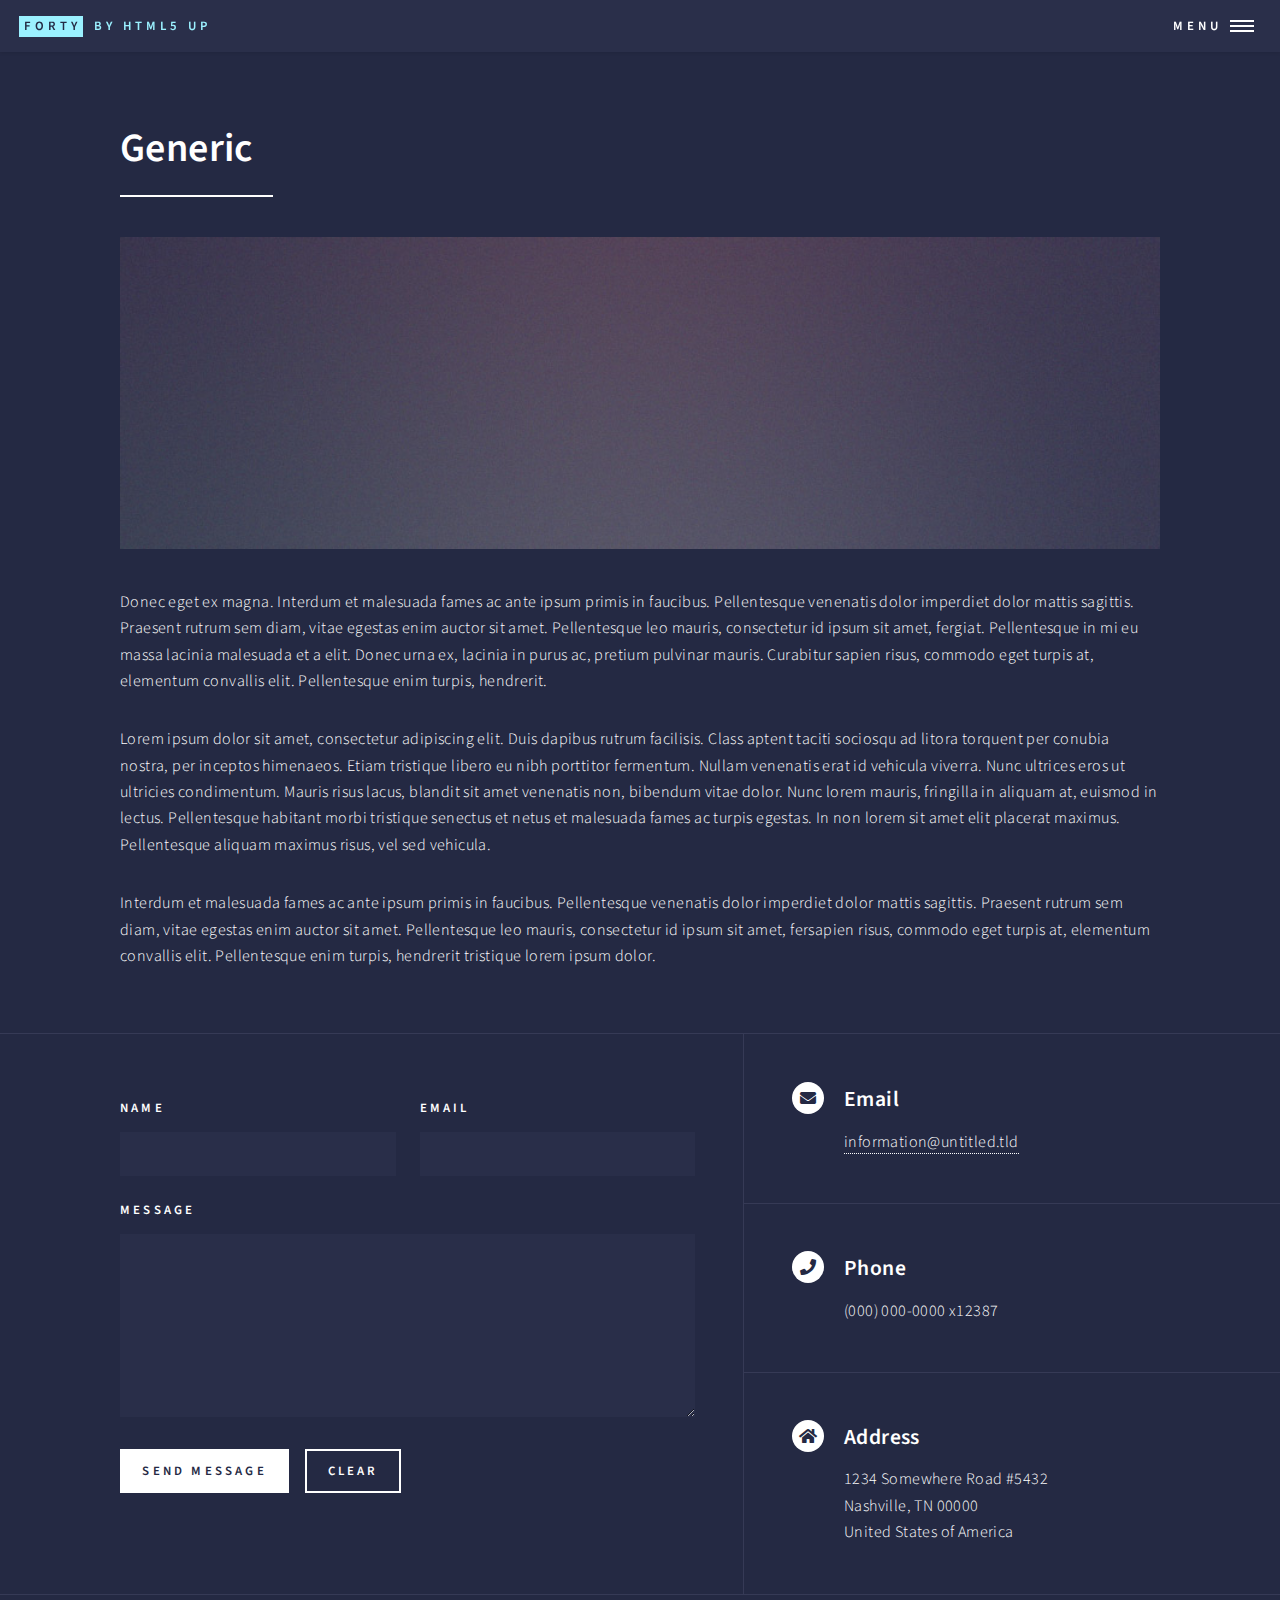
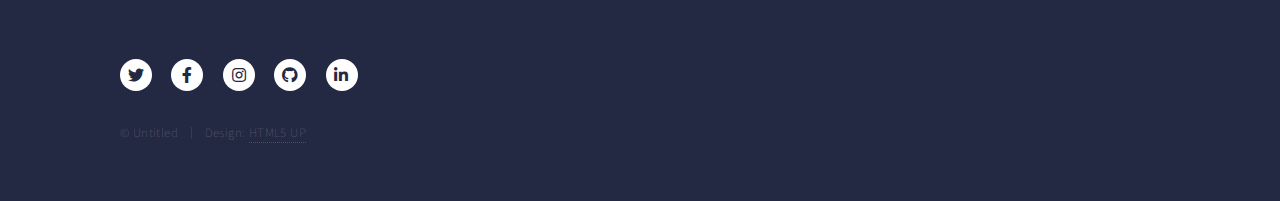
==== commit 53a1f3f1: "upadted home website" ====
--- a/aboutme.html
+++ b/aboutme.html
@@ -1,47 +1,143 @@
-<!DOCTYPE HTML>
-<html>
-<head>
-    <title>About Me</title>
-    <meta charset="utf-8" />
-    <meta name="viewport" content="width=device-width, initial-scale=1" />
-    <link rel="stylesheet" href="assets/css/main.css" />
-</head>
-<body class="is-preload">
-
-    <!-- Header (Left-hand side) -->
-    <header id="header">
-        <div class="inner">
-            <a href="#" class="image avatar"><img src="images/yugi_eyes.jpeg" alt="Avatar" /></a>
-            <h1><strong>Hi! My name is Aileen</strong>, I'm a passionate programmer, data scientist, and sociologist. <br /></h1>
-        </div>
-    </header>
-
-    <!-- Main Content -->
-    <div id="main">
-        <section>
-            <header class="major">
-                <h2>About Me</h2>
-            </header>
-            <p>
-                I’m a student at the University of Michigan completing a B.S. in Computer Science and Sociology with minors in Quantitative Methods in the Social Sciences (QMSS) and UX Design. My work focuses on the intersection of technology, data, and society to solve real-world challenges and empower communities.
-            </p>
-            <p>
-                In my free time, I enjoy exploring coding projects, diving into data visualization, and solving impactful problems. My approach combines creativity with data-driven methodologies to make technology more accessible and meaningful.
-            </p>
-        </section>
-    </div>
-
-    <!-- Footer -->
-    <footer id="footer">
-        <div class="inner">
-            <ul class="icons">
-                <li><a href="http://linkedin.com/in/goaileen" class="icon brands fa-linkedin"><span class="label">LinkedIn</span></a></li>
-                <li><a href="https://github.com/goaileen" class="icon brands fa-github"><span class="label">GitHub</span></a></li>
-                <li><a href="mailto:goaileen@umich.edu" class="icon solid fa-envelope"><span class="label">Email</span></a></li>
-            </ul>
-            <p>&copy; Aileen Gonzalez. Design by <a href="http://html5up.net">HTML5 UP</a>.</p>
-        </div>
-    </footer>
-
-</body>
-</html>
+<!DOCTYPE HTML>
+<!--
+	Forty by HTML5 UP
+	html5up.net | @ajlkn
+	Free for personal and commercial use under the CCA 3.0 license (html5up.net/license)
+-->
+<html>
+	<head>
+		<link rel="shortcut icon" href="images/favicon.ico" type="image/x-icon">
+		<link rel="icon" href="images/favicon.ico" type="image/x-icon">		
+		<title>Aileen Gonzalez About</title>
+		<meta charset="utf-8" />
+		<meta name="viewport" content="width=device-width, initial-scale=1, user-scalable=no" />
+		<link rel="stylesheet" href="assets/css/main.css" />
+		<noscript><link rel="stylesheet" href="assets/css/noscript.css" /></noscript>
+	</head>
+	<body class="is-preload">
+
+		<!-- Wrapper -->
+			<div id="wrapper">
+
+				<!-- Header -->
+					<header id="header">
+						<a href="index.html" class="logo"><strong>Forty</strong> <span>by HTML5 UP</span></a>
+						<nav>
+							<a href="#menu">Menu</a>
+						</nav>
+					</header>
+
+				<!-- Menu -->
+					<nav id="menu">
+						<ul class="links">
+							<li><a href="index.html">Home</a></li>
+							<li><a href="landing.html">Landing</a></li>
+							<li><a href="generic.html">Generic</a></li>
+							<li><a href="elements.html">Elements</a></li>
+						</ul>
+						<ul class="actions stacked">
+							<li><a href="#" class="button primary fit">Get Started</a></li>
+							<li><a href="#" class="button fit">Log In</a></li>
+						</ul>
+					</nav>
+
+				<!-- Main -->
+					<div id="main" class="alt">
+
+						<!-- One -->
+							<section id="one">
+								<div class="inner">
+									<header class="major">
+										<h1>Generic</h1>
+									</header>
+									<span class="image main"><img src="images/pic11.jpg" alt="" /></span>
+									<p>Donec eget ex magna. Interdum et malesuada fames ac ante ipsum primis in faucibus. Pellentesque venenatis dolor imperdiet dolor mattis sagittis. Praesent rutrum sem diam, vitae egestas enim auctor sit amet. Pellentesque leo mauris, consectetur id ipsum sit amet, fergiat. Pellentesque in mi eu massa lacinia malesuada et a elit. Donec urna ex, lacinia in purus ac, pretium pulvinar mauris. Curabitur sapien risus, commodo eget turpis at, elementum convallis elit. Pellentesque enim turpis, hendrerit.</p>
+									<p>Lorem ipsum dolor sit amet, consectetur adipiscing elit. Duis dapibus rutrum facilisis. Class aptent taciti sociosqu ad litora torquent per conubia nostra, per inceptos himenaeos. Etiam tristique libero eu nibh porttitor fermentum. Nullam venenatis erat id vehicula viverra. Nunc ultrices eros ut ultricies condimentum. Mauris risus lacus, blandit sit amet venenatis non, bibendum vitae dolor. Nunc lorem mauris, fringilla in aliquam at, euismod in lectus. Pellentesque habitant morbi tristique senectus et netus et malesuada fames ac turpis egestas. In non lorem sit amet elit placerat maximus. Pellentesque aliquam maximus risus, vel sed vehicula.</p>
+									<p>Interdum et malesuada fames ac ante ipsum primis in faucibus. Pellentesque venenatis dolor imperdiet dolor mattis sagittis. Praesent rutrum sem diam, vitae egestas enim auctor sit amet. Pellentesque leo mauris, consectetur id ipsum sit amet, fersapien risus, commodo eget turpis at, elementum convallis elit. Pellentesque enim turpis, hendrerit tristique lorem ipsum dolor.</p>
+								</div>
+							</section>
+
+					</div>
+
+				<!-- Contact -->
+					<section id="contact">
+						<div class="inner">
+							<section>
+								<form method="post" action="#">
+									<div class="fields">
+										<div class="field half">
+											<label for="name">Name</label>
+											<input type="text" name="name" id="name" />
+										</div>
+										<div class="field half">
+											<label for="email">Email</label>
+											<input type="text" name="email" id="email" />
+										</div>
+										<div class="field">
+											<label for="message">Message</label>
+											<textarea name="message" id="message" rows="6"></textarea>
+										</div>
+									</div>
+									<ul class="actions">
+										<li><input type="submit" value="Send Message" class="primary" /></li>
+										<li><input type="reset" value="Clear" /></li>
+									</ul>
+								</form>
+							</section>
+							<section class="split">
+								<section>
+									<div class="contact-method">
+										<span class="icon solid alt fa-envelope"></span>
+										<h3>Email</h3>
+										<a href="#">information@untitled.tld</a>
+									</div>
+								</section>
+								<section>
+									<div class="contact-method">
+										<span class="icon solid alt fa-phone"></span>
+										<h3>Phone</h3>
+										<span>(000) 000-0000 x12387</span>
+									</div>
+								</section>
+								<section>
+									<div class="contact-method">
+										<span class="icon solid alt fa-home"></span>
+										<h3>Address</h3>
+										<span>1234 Somewhere Road #5432<br />
+										Nashville, TN 00000<br />
+										United States of America</span>
+									</div>
+								</section>
+							</section>
+						</div>
+					</section>
+
+				<!-- Footer -->
+					<footer id="footer">
+						<div class="inner">
+							<ul class="icons">
+								<li><a href="#" class="icon brands alt fa-twitter"><span class="label">Twitter</span></a></li>
+								<li><a href="#" class="icon brands alt fa-facebook-f"><span class="label">Facebook</span></a></li>
+								<li><a href="#" class="icon brands alt fa-instagram"><span class="label">Instagram</span></a></li>
+								<li><a href="#" class="icon brands alt fa-github"><span class="label">GitHub</span></a></li>
+								<li><a href="#" class="icon brands alt fa-linkedin-in"><span class="label">LinkedIn</span></a></li>
+							</ul>
+							<ul class="copyright">
+								<li>&copy; Untitled</li><li>Design: <a href="https://html5up.net">HTML5 UP</a></li>
+							</ul>
+						</div>
+					</footer>
+
+			</div>
+
+		<!-- Scripts -->
+			<script src="assets/js/jquery.min.js"></script>
+			<script src="assets/js/jquery.scrolly.min.js"></script>
+			<script src="assets/js/jquery.scrollex.min.js"></script>
+			<script src="assets/js/browser.min.js"></script>
+			<script src="assets/js/breakpoints.min.js"></script>
+			<script src="assets/js/util.js"></script>
+			<script src="assets/js/main.js"></script>
+
+	</body>
+</html>--- a/assets/css/main.css
+++ b/assets/css/main.css
@@ -1,8 +1,8 @@
-@import url("fontawesome-all.min.css");
-@import url("https://fonts.googleapis.com/css?family=Source+Sans+Pro:400,400italic");
+@import url(fontawesome-all.min.css);
+@import url("https://fonts.googleapis.com/css?family=Source+Sans+Pro:300,300italic,600,600italic");
 
 /*
-	Strata by HTML5 UP
+	Forty by HTML5 UP
 	html5up.net | @ajlkn
 	Free for personal and commercial use under the CCA 3.0 license (html5up.net/license)
 */
@@ -74,6 +74,22 @@
 
 /* Basic */
 
+	@-ms-viewport {
+		width: device-width;
+	}
+
+	body {
+		-ms-overflow-style: scrollbar;
+	}
+
+	@media screen and (max-width: 480px) {
+
+		html, body {
+			min-width: 320px;
+		}
+
+	}
+
 	html {
 		box-sizing: border-box;
 	}
@@ -83,7 +99,7 @@
 	}
 
 	body {
-		background: #fff;
+		background: #242943;
 	}
 
 		body.is-preload *, body.is-preload *:before, body.is-preload *:after {
@@ -97,33 +113,63 @@
 			transition: none !important;
 		}
 
+/* Type */
+
 	body, input, select, textarea {
-		color: #a2a2a2;
+		color: #ffffff;
 		font-family: "Source Sans Pro", Helvetica, sans-serif;
-		font-size: 16pt;
-		font-weight: 400;
-		line-height: 1.75em;
-	}
+		font-size: 17pt;
+		font-weight: 300;
+		letter-spacing: 0.025em;
+		line-height: 1.65;
+	}
+
+		@media screen and (max-width: 1680px) {
+
+			body, input, select, textarea {
+				font-size: 14pt;
+			}
+
+		}
+
+		@media screen and (max-width: 1280px) {
+
+			body, input, select, textarea {
+				font-size: 12pt;
+			}
+
+		}
+
+		@media screen and (max-width: 360px) {
+
+			body, input, select, textarea {
+				font-size: 11pt;
+			}
+
+		}
 
 	a {
-		-moz-transition: color 0.2s ease-in-out, border-color 0.2s ease-in-out;
-		-webkit-transition: color 0.2s ease-in-out, border-color 0.2s ease-in-out;
-		-ms-transition: color 0.2s ease-in-out, border-color 0.2s ease-in-out;
-		transition: color 0.2s ease-in-out, border-color 0.2s ease-in-out;
+		-moz-transition: color 0.2s ease-in-out, border-bottom-color 0.2s ease-in-out;
+		-webkit-transition: color 0.2s ease-in-out, border-bottom-color 0.2s ease-in-out;
+		-ms-transition: color 0.2s ease-in-out, border-bottom-color 0.2s ease-in-out;
+		transition: color 0.2s ease-in-out, border-bottom-color 0.2s ease-in-out;
 		border-bottom: dotted 1px;
-		color: #49bf9d;
+		color: inherit;
 		text-decoration: none;
 	}
 
 		a:hover {
 			border-bottom-color: transparent;
-			color: #49bf9d !important;
-			text-decoration: none;
+			color: #9bf1ff !important;
+		}
+
+		a:active {
+			color: #53e3fb !important;
 		}
 
 	strong, b {
-		color: #787878;
-		font-weight: 400;
+		color: #ffffff;
+		font-weight: 600;
 	}
 
 	em, i {
@@ -135,45 +181,55 @@
 	}
 
 	h1, h2, h3, h4, h5, h6 {
-		color: #787878;
-		font-weight: 400;
-		line-height: 1em;
+		color: #ffffff;
+		font-weight: 600;
+		line-height: 1.65;
 		margin: 0 0 1em 0;
 	}
 
 		h1 a, h2 a, h3 a, h4 a, h5 a, h6 a {
 			color: inherit;
-			text-decoration: none;
+			border-bottom: 0;
 		}
 
 	h1 {
-		font-size: 2em;
-		line-height: 1.5em;
+		font-size: 2.5em;
 	}
 
 	h2 {
-		font-size: 1.5em;
-		line-height: 1.5em;
+		font-size: 1.75em;
 	}
 
 	h3 {
-		font-size: 1.25em;
-		line-height: 1.5em;
+		font-size: 1.35em;
 	}
 
 	h4 {
 		font-size: 1.1em;
-		line-height: 1.5em;
 	}
 
 	h5 {
 		font-size: 0.9em;
-		line-height: 1.5em;
 	}
 
 	h6 {
 		font-size: 0.7em;
-		line-height: 1.5em;
+	}
+
+	@media screen and (max-width: 736px) {
+
+		h1 {
+			font-size: 2em;
+		}
+
+		h2 {
+			font-size: 1.5em;
+		}
+
+		h3 {
+			font-size: 1.25em;
+		}
+
 	}
 
 	sub {
@@ -188,27 +244,15 @@
 		top: -0.5em;
 	}
 
-	hr {
-		border: 0;
-		border-bottom: solid 2px #efefef;
-		margin: 2em 0;
-	}
-
-		hr.major {
-			margin: 3em 0;
-		}
-
 	blockquote {
-		border-left: solid 6px #efefef;
+		border-left: solid 4px rgba(212, 212, 255, 0.1);
 		font-style: italic;
 		margin: 0 0 2em 0;
-		padding: 0.5em 0 0.5em 1.5em;
+		padding: 0.5em 0 0.5em 2em;
 	}
 
 	code {
-		background: #f7f7f7;
-		border-radius: 0.35em;
-		border: solid 2px #efefef;
+		background: rgba(212, 212, 255, 0.035);
 		font-family: "Courier New", monospace;
 		font-size: 0.9em;
 		margin: 0 0.25em;
@@ -224,11 +268,21 @@
 
 		pre code {
 			display: block;
-			line-height: 1.75em;
+			line-height: 1.75;
 			padding: 1em 1.5em;
 			overflow-x: auto;
 		}
 
+	hr {
+		border: 0;
+		border-bottom: solid 1px rgba(212, 212, 255, 0.1);
+		margin: 2em 0;
+	}
+
+		hr.major {
+			margin: 3em 0;
+		}
+
 	.align-left {
 		text-align: left;
 	}
@@ -240,55 +294,6 @@
 	.align-right {
 		text-align: right;
 	}
-
-/* Container */
-
-	.container {
-		margin: 0 auto;
-		max-width: calc(100% - 4em);
-		width: 100%;
-	}
-
-		.container.xsmall {
-			width: 25%;
-		}
-
-		.container.small {
-			width: 50%;
-		}
-
-		.container.medium {
-			width: 75%;
-		}
-
-		.container.large {
-			width: 125%;
-		}
-
-		.container.xlarge {
-			width: 150%;
-		}
-
-		.container.max {
-			width: 100%;
-		}
-
-		@media screen and (max-width: 980px) {
-
-			.container {
-				width: 100% !important;
-				max-width: 100% !important;
-			}
-
-		}
-
-		@media screen and (max-width: 480px) {
-
-			.container {
-				max-width: calc(100% - 3em);
-			}
-
-		}
 
 /* Row */
 
@@ -450,90 +455,90 @@
 
 		.row.gtr-25 {
 			margin-top: 0;
-			margin-left: -0.625em;
+			margin-left: -0.5em;
 		}
 
 			.row.gtr-25 > * {
-				padding: 0 0 0 0.625em;
+				padding: 0 0 0 0.5em;
 			}
 
 			.row.gtr-25.gtr-uniform {
-				margin-top: -0.625em;
+				margin-top: -0.5em;
 			}
 
 				.row.gtr-25.gtr-uniform > * {
-					padding-top: 0.625em;
+					padding-top: 0.5em;
 				}
 
 		.row.gtr-50 {
 			margin-top: 0;
-			margin-left: -1.25em;
+			margin-left: -1em;
 		}
 
 			.row.gtr-50 > * {
-				padding: 0 0 0 1.25em;
+				padding: 0 0 0 1em;
 			}
 
 			.row.gtr-50.gtr-uniform {
-				margin-top: -1.25em;
+				margin-top: -1em;
 			}
 
 				.row.gtr-50.gtr-uniform > * {
-					padding-top: 1.25em;
+					padding-top: 1em;
 				}
 
 		.row {
 			margin-top: 0;
-			margin-left: -2.5em;
+			margin-left: -2em;
 		}
 
 			.row > * {
-				padding: 0 0 0 2.5em;
+				padding: 0 0 0 2em;
 			}
 
 			.row.gtr-uniform {
-				margin-top: -2.5em;
+				margin-top: -2em;
 			}
 
 				.row.gtr-uniform > * {
-					padding-top: 2.5em;
+					padding-top: 2em;
 				}
 
 		.row.gtr-150 {
 			margin-top: 0;
-			margin-left: -3.75em;
+			margin-left: -3em;
 		}
 
 			.row.gtr-150 > * {
-				padding: 0 0 0 3.75em;
+				padding: 0 0 0 3em;
 			}
 
 			.row.gtr-150.gtr-uniform {
-				margin-top: -3.75em;
+				margin-top: -3em;
 			}
 
 				.row.gtr-150.gtr-uniform > * {
-					padding-top: 3.75em;
+					padding-top: 3em;
 				}
 
 		.row.gtr-200 {
 			margin-top: 0;
-			margin-left: -5em;
+			margin-left: -4em;
 		}
 
 			.row.gtr-200 > * {
-				padding: 0 0 0 5em;
+				padding: 0 0 0 4em;
 			}
 
 			.row.gtr-200.gtr-uniform {
-				margin-top: -5em;
+				margin-top: -4em;
 			}
 
 				.row.gtr-200.gtr-uniform > * {
-					padding-top: 5em;
-				}
-
-		@media screen and (max-width: 1800px) {
+					padding-top: 4em;
+				}
+
+		@media screen and (max-width: 1680px) {
 
 			.row {
 				display: flex;
@@ -693,87 +698,87 @@
 
 				.row.gtr-25 {
 					margin-top: 0;
-					margin-left: -0.625em;
+					margin-left: -0.5em;
 				}
 
 					.row.gtr-25 > * {
-						padding: 0 0 0 0.625em;
+						padding: 0 0 0 0.5em;
 					}
 
 					.row.gtr-25.gtr-uniform {
-						margin-top: -0.625em;
+						margin-top: -0.5em;
 					}
 
 						.row.gtr-25.gtr-uniform > * {
-							padding-top: 0.625em;
+							padding-top: 0.5em;
 						}
 
 				.row.gtr-50 {
 					margin-top: 0;
-					margin-left: -1.25em;
+					margin-left: -1em;
 				}
 
 					.row.gtr-50 > * {
-						padding: 0 0 0 1.25em;
+						padding: 0 0 0 1em;
 					}
 
 					.row.gtr-50.gtr-uniform {
-						margin-top: -1.25em;
+						margin-top: -1em;
 					}
 
 						.row.gtr-50.gtr-uniform > * {
-							padding-top: 1.25em;
+							padding-top: 1em;
 						}
 
 				.row {
 					margin-top: 0;
-					margin-left: -2.5em;
+					margin-left: -2em;
 				}
 
 					.row > * {
-						padding: 0 0 0 2.5em;
+						padding: 0 0 0 2em;
 					}
 
 					.row.gtr-uniform {
-						margin-top: -2.5em;
+						margin-top: -2em;
 					}
 
 						.row.gtr-uniform > * {
-							padding-top: 2.5em;
+							padding-top: 2em;
 						}
 
 				.row.gtr-150 {
 					margin-top: 0;
-					margin-left: -3.75em;
+					margin-left: -3em;
 				}
 
 					.row.gtr-150 > * {
-						padding: 0 0 0 3.75em;
+						padding: 0 0 0 3em;
 					}
 
 					.row.gtr-150.gtr-uniform {
-						margin-top: -3.75em;
+						margin-top: -3em;
 					}
 
 						.row.gtr-150.gtr-uniform > * {
-							padding-top: 3.75em;
+							padding-top: 3em;
 						}
 
 				.row.gtr-200 {
 					margin-top: 0;
-					margin-left: -5em;
+					margin-left: -4em;
 				}
 
 					.row.gtr-200 > * {
-						padding: 0 0 0 5em;
+						padding: 0 0 0 4em;
 					}
 
 					.row.gtr-200.gtr-uniform {
-						margin-top: -5em;
+						margin-top: -4em;
 					}
 
 						.row.gtr-200.gtr-uniform > * {
-							padding-top: 5em;
+							padding-top: 4em;
 						}
 
 		}
@@ -938,87 +943,87 @@
 
 				.row.gtr-25 {
 					margin-top: 0;
-					margin-left: -0.5em;
+					margin-left: -0.375em;
 				}
 
 					.row.gtr-25 > * {
-						padding: 0 0 0 0.5em;
+						padding: 0 0 0 0.375em;
 					}
 
 					.row.gtr-25.gtr-uniform {
-						margin-top: -0.5em;
+						margin-top: -0.375em;
 					}
 
 						.row.gtr-25.gtr-uniform > * {
-							padding-top: 0.5em;
+							padding-top: 0.375em;
 						}
 
 				.row.gtr-50 {
 					margin-top: 0;
-					margin-left: -1em;
+					margin-left: -0.75em;
 				}
 
 					.row.gtr-50 > * {
-						padding: 0 0 0 1em;
+						padding: 0 0 0 0.75em;
 					}
 
 					.row.gtr-50.gtr-uniform {
-						margin-top: -1em;
+						margin-top: -0.75em;
 					}
 
 						.row.gtr-50.gtr-uniform > * {
-							padding-top: 1em;
+							padding-top: 0.75em;
 						}
 
 				.row {
 					margin-top: 0;
-					margin-left: -2em;
+					margin-left: -1.5em;
 				}
 
 					.row > * {
-						padding: 0 0 0 2em;
+						padding: 0 0 0 1.5em;
 					}
 
 					.row.gtr-uniform {
-						margin-top: -2em;
+						margin-top: -1.5em;
 					}
 
 						.row.gtr-uniform > * {
-							padding-top: 2em;
+							padding-top: 1.5em;
 						}
 
 				.row.gtr-150 {
 					margin-top: 0;
-					margin-left: -3em;
+					margin-left: -2.25em;
 				}
 
 					.row.gtr-150 > * {
-						padding: 0 0 0 3em;
+						padding: 0 0 0 2.25em;
 					}
 
 					.row.gtr-150.gtr-uniform {
-						margin-top: -3em;
+						margin-top: -2.25em;
 					}
 
 						.row.gtr-150.gtr-uniform > * {
-							padding-top: 3em;
+							padding-top: 2.25em;
 						}
 
 				.row.gtr-200 {
 					margin-top: 0;
-					margin-left: -4em;
+					margin-left: -3em;
 				}
 
 					.row.gtr-200 > * {
-						padding: 0 0 0 4em;
+						padding: 0 0 0 3em;
 					}
 
 					.row.gtr-200.gtr-uniform {
-						margin-top: -4em;
+						margin-top: -3em;
 					}
 
 						.row.gtr-200.gtr-uniform > * {
-							padding-top: 4em;
+							padding-top: 3em;
 						}
 
 		}
@@ -1183,87 +1188,87 @@
 
 				.row.gtr-25 {
 					margin-top: 0;
-					margin-left: -0.5em;
+					margin-left: -0.375em;
 				}
 
 					.row.gtr-25 > * {
-						padding: 0 0 0 0.5em;
+						padding: 0 0 0 0.375em;
 					}
 
 					.row.gtr-25.gtr-uniform {
-						margin-top: -0.5em;
+						margin-top: -0.375em;
 					}
 
 						.row.gtr-25.gtr-uniform > * {
-							padding-top: 0.5em;
+							padding-top: 0.375em;
 						}
 
 				.row.gtr-50 {
 					margin-top: 0;
-					margin-left: -1em;
+					margin-left: -0.75em;
 				}
 
 					.row.gtr-50 > * {
-						padding: 0 0 0 1em;
+						padding: 0 0 0 0.75em;
 					}
 
 					.row.gtr-50.gtr-uniform {
-						margin-top: -1em;
+						margin-top: -0.75em;
 					}
 
 						.row.gtr-50.gtr-uniform > * {
-							padding-top: 1em;
+							padding-top: 0.75em;
 						}
 
 				.row {
 					margin-top: 0;
-					margin-left: -2em;
+					margin-left: -1.5em;
 				}
 
 					.row > * {
-						padding: 0 0 0 2em;
+						padding: 0 0 0 1.5em;
 					}
 
 					.row.gtr-uniform {
-						margin-top: -2em;
+						margin-top: -1.5em;
 					}
 
 						.row.gtr-uniform > * {
-							padding-top: 2em;
+							padding-top: 1.5em;
 						}
 
 				.row.gtr-150 {
 					margin-top: 0;
-					margin-left: -3em;
+					margin-left: -2.25em;
 				}
 
 					.row.gtr-150 > * {
-						padding: 0 0 0 3em;
+						padding: 0 0 0 2.25em;
 					}
 
 					.row.gtr-150.gtr-uniform {
-						margin-top: -3em;
+						margin-top: -2.25em;
 					}
 
 						.row.gtr-150.gtr-uniform > * {
-							padding-top: 3em;
+							padding-top: 2.25em;
 						}
 
 				.row.gtr-200 {
 					margin-top: 0;
-					margin-left: -4em;
+					margin-left: -3em;
 				}
 
 					.row.gtr-200 > * {
-						padding: 0 0 0 4em;
+						padding: 0 0 0 3em;
 					}
 
 					.row.gtr-200.gtr-uniform {
-						margin-top: -4em;
+						margin-top: -3em;
 					}
 
 						.row.gtr-200.gtr-uniform > * {
-							padding-top: 4em;
+							padding-top: 3em;
 						}
 
 		}
@@ -1428,87 +1433,87 @@
 
 				.row.gtr-25 {
 					margin-top: 0;
-					margin-left: -0.375em;
+					margin-left: -0.3125em;
 				}
 
 					.row.gtr-25 > * {
-						padding: 0 0 0 0.375em;
+						padding: 0 0 0 0.3125em;
 					}
 
 					.row.gtr-25.gtr-uniform {
-						margin-top: -0.375em;
+						margin-top: -0.3125em;
 					}
 
 						.row.gtr-25.gtr-uniform > * {
-							padding-top: 0.375em;
+							padding-top: 0.3125em;
 						}
 
 				.row.gtr-50 {
 					margin-top: 0;
-					margin-left: -0.75em;
+					margin-left: -0.625em;
 				}
 
 					.row.gtr-50 > * {
-						padding: 0 0 0 0.75em;
+						padding: 0 0 0 0.625em;
 					}
 
 					.row.gtr-50.gtr-uniform {
-						margin-top: -0.75em;
+						margin-top: -0.625em;
 					}
 
 						.row.gtr-50.gtr-uniform > * {
-							padding-top: 0.75em;
+							padding-top: 0.625em;
 						}
 
 				.row {
 					margin-top: 0;
-					margin-left: -1.5em;
+					margin-left: -1.25em;
 				}
 
 					.row > * {
-						padding: 0 0 0 1.5em;
+						padding: 0 0 0 1.25em;
 					}
 
 					.row.gtr-uniform {
-						margin-top: -1.5em;
+						margin-top: -1.25em;
 					}
 
 						.row.gtr-uniform > * {
-							padding-top: 1.5em;
+							padding-top: 1.25em;
 						}
 
 				.row.gtr-150 {
 					margin-top: 0;
-					margin-left: -2.25em;
+					margin-left: -1.875em;
 				}
 
 					.row.gtr-150 > * {
-						padding: 0 0 0 2.25em;
+						padding: 0 0 0 1.875em;
 					}
 
 					.row.gtr-150.gtr-uniform {
-						margin-top: -2.25em;
+						margin-top: -1.875em;
 					}
 
 						.row.gtr-150.gtr-uniform > * {
-							padding-top: 2.25em;
+							padding-top: 1.875em;
 						}
 
 				.row.gtr-200 {
 					margin-top: 0;
-					margin-left: -3em;
+					margin-left: -2.5em;
 				}
 
 					.row.gtr-200 > * {
-						padding: 0 0 0 3em;
+						padding: 0 0 0 2.5em;
 					}
 
 					.row.gtr-200.gtr-uniform {
-						margin-top: -3em;
+						margin-top: -2.5em;
 					}
 
 						.row.gtr-200.gtr-uniform > * {
-							padding-top: 3em;
+							padding-top: 2.5em;
 						}
 
 		}
@@ -1673,87 +1678,87 @@
 
 				.row.gtr-25 {
 					margin-top: 0;
-					margin-left: -0.375em;
+					margin-left: -0.3125em;
 				}
 
 					.row.gtr-25 > * {
-						padding: 0 0 0 0.375em;
+						padding: 0 0 0 0.3125em;
 					}
 
 					.row.gtr-25.gtr-uniform {
-						margin-top: -0.375em;
+						margin-top: -0.3125em;
 					}
 
 						.row.gtr-25.gtr-uniform > * {
-							padding-top: 0.375em;
+							padding-top: 0.3125em;
 						}
 
 				.row.gtr-50 {
 					margin-top: 0;
-					margin-left: -0.75em;
+					margin-left: -0.625em;
 				}
 
 					.row.gtr-50 > * {
-						padding: 0 0 0 0.75em;
+						padding: 0 0 0 0.625em;
 					}
 
 					.row.gtr-50.gtr-uniform {
-						margin-top: -0.75em;
+						margin-top: -0.625em;
 					}
 
 						.row.gtr-50.gtr-uniform > * {
-							padding-top: 0.75em;
+							padding-top: 0.625em;
 						}
 
 				.row {
 					margin-top: 0;
-					margin-left: -1.5em;
+					margin-left: -1.25em;
 				}
 
 					.row > * {
-						padding: 0 0 0 1.5em;
+						padding: 0 0 0 1.25em;
 					}
 
 					.row.gtr-uniform {
-						margin-top: -1.5em;
+						margin-top: -1.25em;
 					}
 
 						.row.gtr-uniform > * {
-							padding-top: 1.5em;
+							padding-top: 1.25em;
 						}
 
 				.row.gtr-150 {
 					margin-top: 0;
-					margin-left: -2.25em;
+					margin-left: -1.875em;
 				}
 
 					.row.gtr-150 > * {
-						padding: 0 0 0 2.25em;
+						padding: 0 0 0 1.875em;
 					}
 
 					.row.gtr-150.gtr-uniform {
-						margin-top: -2.25em;
+						margin-top: -1.875em;
 					}
 
 						.row.gtr-150.gtr-uniform > * {
-							padding-top: 2.25em;
+							padding-top: 1.875em;
 						}
 
 				.row.gtr-200 {
 					margin-top: 0;
-					margin-left: -3em;
+					margin-left: -2.5em;
 				}
 
 					.row.gtr-200 > * {
-						padding: 0 0 0 3em;
+						padding: 0 0 0 2.5em;
 					}
 
 					.row.gtr-200.gtr-uniform {
-						margin-top: -3em;
+						margin-top: -2.5em;
 					}
 
 						.row.gtr-200.gtr-uniform > * {
-							padding-top: 3em;
+							padding-top: 2.5em;
 						}
 
 		}
@@ -1764,34 +1769,50 @@
 		text-align: center;
 	}
 
-	header p {
-		color: #b2b2b2;
-		position: relative;
-		margin: 0 0 1.5em 0;
-	}
-
-	header h2 + p {
-		font-size: 1.25em;
-		margin-top: -1em;
-		line-height: 1.5em;
-	}
-
-	header h3 + p {
-		font-size: 1.1em;
-		margin-top: -0.8em;
-		line-height: 1.5em;
-	}
-
-	header h4 + p,
-	header h5 + p,
-	header h6 + p {
-		font-size: 0.9em;
-		margin-top: -0.6em;
-		line-height: 1.5em;
-	}
-
-	header.major h2 {
-		font-size: 2em;
+	header.major {
+		width: -moz-max-content;
+		width: -webkit-max-content;
+		width: -ms-max-content;
+		width: max-content;
+		margin-bottom: 2em;
+	}
+
+		header.major > :first-child {
+			margin-bottom: 0;
+			width: calc(100% + 0.5em);
+		}
+
+			header.major > :first-child:after {
+				content: '';
+				background-color: #ffffff;
+				display: block;
+				height: 2px;
+				margin: 0.325em 0 0.5em 0;
+				width: 100%;
+			}
+
+		header.major > p {
+			font-size: 0.7em;
+			font-weight: 600;
+			letter-spacing: 0.25em;
+			margin-bottom: 0;
+			text-transform: uppercase;
+		}
+
+		body.is-ie header.major > :first-child:after {
+			max-width: 9em;
+		}
+
+		body.is-ie header.major > h1:after {
+			max-width: 100% !important;
+		}
+
+	@media screen and (max-width: 736px) {
+
+		header.major > p br {
+			display: none;
+		}
+
 	}
 
 /* Form */
@@ -1800,30 +1821,103 @@
 		margin: 0 0 2em 0;
 	}
 
+		form > :last-child {
+			margin-bottom: 0;
+		}
+
+		form > .fields {
+			display: -moz-flex;
+			display: -webkit-flex;
+			display: -ms-flex;
+			display: flex;
+			-moz-flex-wrap: wrap;
+			-webkit-flex-wrap: wrap;
+			-ms-flex-wrap: wrap;
+			flex-wrap: wrap;
+			width: calc(100% + 3em);
+			margin: -1.5em 0 2em -1.5em;
+		}
+
+			form > .fields > .field {
+				-moz-flex-grow: 0;
+				-webkit-flex-grow: 0;
+				-ms-flex-grow: 0;
+				flex-grow: 0;
+				-moz-flex-shrink: 0;
+				-webkit-flex-shrink: 0;
+				-ms-flex-shrink: 0;
+				flex-shrink: 0;
+				padding: 1.5em 0 0 1.5em;
+				width: calc(100% - 1.5em);
+			}
+
+				form > .fields > .field.half {
+					width: calc(50% - 0.75em);
+				}
+
+				form > .fields > .field.third {
+					width: calc(100%/3 - 0.5em);
+				}
+
+				form > .fields > .field.quarter {
+					width: calc(25% - 0.375em);
+				}
+
+		@media screen and (max-width: 480px) {
+
+			form > .fields {
+				width: calc(100% + 3em);
+				margin: -1.5em 0 2em -1.5em;
+			}
+
+				form > .fields > .field {
+					padding: 1.5em 0 0 1.5em;
+					width: calc(100% - 1.5em);
+				}
+
+					form > .fields > .field.half {
+						width: calc(100% - 1.5em);
+					}
+
+					form > .fields > .field.third {
+						width: calc(100% - 1.5em);
+					}
+
+					form > .fields > .field.quarter {
+						width: calc(100% - 1.5em);
+					}
+
+		}
+
 	label {
-		color: #787878;
+		color: #ffffff;
 		display: block;
-		font-size: 0.9em;
-		font-weight: 400;
+		font-size: 0.8em;
+		font-weight: 600;
+		letter-spacing: 0.25em;
 		margin: 0 0 1em 0;
+		text-transform: uppercase;
 	}
 
 	input[type="text"],
 	input[type="password"],
 	input[type="email"],
+	input[type="tel"],
+	input[type="search"],
+	input[type="url"],
 	select,
 	textarea {
 		-moz-appearance: none;
 		-webkit-appearance: none;
 		-ms-appearance: none;
 		appearance: none;
-		background: #f7f7f7;
-		border-radius: 0.35em;
-		border: solid 2px transparent;
+		background: rgba(212, 212, 255, 0.035);
+		border: none;
+		border-radius: 0;
 		color: inherit;
 		display: block;
 		outline: 0;
-		padding: 0 0.75em;
+		padding: 0 1em;
 		text-decoration: none;
 		width: 100%;
 	}
@@ -1831,6 +1925,9 @@
 		input[type="text"]:invalid,
 		input[type="password"]:invalid,
 		input[type="email"]:invalid,
+		input[type="tel"]:invalid,
+		input[type="search"]:invalid,
+		input[type="url"]:invalid,
 		select:invalid,
 		textarea:invalid {
 			box-shadow: none;
@@ -1839,13 +1936,17 @@
 		input[type="text"]:focus,
 		input[type="password"]:focus,
 		input[type="email"]:focus,
+		input[type="tel"]:focus,
+		input[type="search"]:focus,
+		input[type="url"]:focus,
 		select:focus,
 		textarea:focus {
-			border-color: #49bf9d;
+			border-color: #9bf1ff;
+			box-shadow: 0 0 0 2px #9bf1ff;
 		}
 
 	select {
-		background-image: url("data:image/svg+xml;charset=utf8,%3Csvg xmlns='http://www.w3.org/2000/svg' width='40' height='40' preserveAspectRatio='none' viewBox='0 0 40 40'%3E%3Cpath d='M9.4,12.3l10.4,10.4l10.4-10.4c0.2-0.2,0.5-0.4,0.9-0.4c0.3,0,0.6,0.1,0.9,0.4l3.3,3.3c0.2,0.2,0.4,0.5,0.4,0.9 c0,0.4-0.1,0.6-0.4,0.9L20.7,31.9c-0.2,0.2-0.5,0.4-0.9,0.4c-0.3,0-0.6-0.1-0.9-0.4L4.3,17.3c-0.2-0.2-0.4-0.5-0.4-0.9 c0-0.4,0.1-0.6,0.4-0.9l3.3-3.3c0.2-0.2,0.5-0.4,0.9-0.4S9.1,12.1,9.4,12.3z' fill='%23dfdfdf' /%3E%3C/svg%3E");
+		background-image: url("data:image/svg+xml;charset=utf8,%3Csvg xmlns='http://www.w3.org/2000/svg' width='40' height='40' preserveAspectRatio='none' viewBox='0 0 40 40'%3E%3Cpath d='M9.4,12.3l10.4,10.4l10.4-10.4c0.2-0.2,0.5-0.4,0.9-0.4c0.3,0,0.6,0.1,0.9,0.4l3.3,3.3c0.2,0.2,0.4,0.5,0.4,0.9 c0,0.4-0.1,0.6-0.4,0.9L20.7,31.9c-0.2,0.2-0.5,0.4-0.9,0.4c-0.3,0-0.6-0.1-0.9-0.4L4.3,17.3c-0.2-0.2-0.4-0.5-0.4-0.9 c0-0.4,0.1-0.6,0.4-0.9l3.3-3.3c0.2-0.2,0.5-0.4,0.9-0.4S9.1,12.1,9.4,12.3z' fill='rgba(212, 212, 255, 0.1)' /%3E%3C/svg%3E");
 		background-size: 1.25rem;
 		background-repeat: no-repeat;
 		background-position: calc(100% - 1rem) center;
@@ -1855,8 +1956,8 @@
 	}
 
 		select option {
-			color: #787878;
-			background: #fff;
+			color: #ffffff;
+			background: #242943;
 		}
 
 		select:focus::-ms-value {
@@ -1870,12 +1971,15 @@
 	input[type="text"],
 	input[type="password"],
 	input[type="email"],
+	input[type="tel"],
+	input[type="search"],
+	input[type="url"],
 	select {
 		height: 2.75em;
 	}
 
 	textarea {
-		padding: 0.75em;
+		padding: 0.75em 1em;
 	}
 
 	input[type="checkbox"],
@@ -1895,12 +1999,11 @@
 		input[type="checkbox"] + label,
 		input[type="radio"] + label {
 			text-decoration: none;
-			color: #a2a2a2;
+			color: #ffffff;
 			cursor: pointer;
 			display: inline-block;
-			font-size: 1em;
-			font-weight: 400;
-			padding-left: 2.4em;
+			font-weight: 300;
+			padding-left: 2.65em;
 			padding-right: 0.75em;
 			position: relative;
 		}
@@ -1921,15 +2024,14 @@
 
 			input[type="checkbox"] + label:before,
 			input[type="radio"] + label:before {
-				background: #f7f7f7;
-				border-radius: 0.35em;
-				border: solid 2px transparent;
+				background: rgba(212, 212, 255, 0.035);
 				content: '';
 				display: inline-block;
 				font-size: 0.8em;
 				height: 2.0625em;
 				left: 0;
-				line-height: 1.85625em;
+				letter-spacing: 0;
+				line-height: 2.0625em;
 				position: absolute;
 				text-align: center;
 				top: 0;
@@ -1938,50 +2040,45 @@
 
 		input[type="checkbox"]:checked + label:before,
 		input[type="radio"]:checked + label:before {
-			background: #787878;
-			border-color: #787878;
-			color: #fff;
+			background: #ffffff;
+			border-color: #9bf1ff;
 			content: '\f00c';
+			color: #242943;
 		}
 
 		input[type="checkbox"]:focus + label:before,
 		input[type="radio"]:focus + label:before {
-			border-color: #49bf9d;
-		}
-
-	input[type="checkbox"] + label:before {
-		border-radius: 0.35em;
-	}
+			box-shadow: 0 0 0 2px #9bf1ff;
+		}
 
 	input[type="radio"] + label:before {
 		border-radius: 100%;
 	}
 
 	::-webkit-input-placeholder {
-		color: #b2b2b2 !important;
+		color: rgba(244, 244, 255, 0.2) !important;
 		opacity: 1.0;
 	}
 
 	:-moz-placeholder {
-		color: #b2b2b2 !important;
+		color: rgba(244, 244, 255, 0.2) !important;
 		opacity: 1.0;
 	}
 
 	::-moz-placeholder {
-		color: #b2b2b2 !important;
+		color: rgba(244, 244, 255, 0.2) !important;
 		opacity: 1.0;
 	}
 
 	:-ms-input-placeholder {
-		color: #b2b2b2 !important;
+		color: rgba(244, 244, 255, 0.2) !important;
 		opacity: 1.0;
 	}
 
 /* Box */
 
 	.box {
-		border-radius: 0.35em;
-		border: solid 2px #efefef;
+		border: solid 1px rgba(212, 212, 255, 0.1);
 		margin-bottom: 2em;
 		padding: 1.5em;
 	}
@@ -2035,93 +2132,63 @@
 			font-family: 'Font Awesome 5 Brands';
 		}
 
+		.icon.alt:before {
+			background-color: #ffffff;
+			border-radius: 100%;
+			color: #242943;
+			display: inline-block;
+			height: 2em;
+			line-height: 2em;
+			text-align: center;
+			width: 2em;
+		}
+
+	a.icon.alt:before {
+		-moz-transition: background-color 0.2s ease-in-out;
+		-webkit-transition: background-color 0.2s ease-in-out;
+		-ms-transition: background-color 0.2s ease-in-out;
+		transition: background-color 0.2s ease-in-out;
+	}
+
+	a.icon.alt:hover:before {
+		background-color: #6fc3df;
+	}
+
+	a.icon.alt:active:before {
+		background-color: #37a6cb;
+	}
+
 /* Image */
 
 	.image {
-		border-radius: 0.35em;
 		border: 0;
 		display: inline-block;
 		position: relative;
 	}
 
-		.image:before {
-			-moz-transition: opacity 0.2s ease-in-out;
-			-webkit-transition: opacity 0.2s ease-in-out;
-			-ms-transition: opacity 0.2s ease-in-out;
-			transition: opacity 0.2s ease-in-out;
-			background: url("images/overlay.png");
-			border-radius: 0.35em;
-			content: '';
+		.image img {
 			display: block;
-			height: 100%;
-			left: 0;
-			opacity: 0.5;
-			position: absolute;
-			top: 0;
-			width: 100%;
-		}
-
-		.image.thumb {
-			text-align: center;
-		}
-
-			.image.thumb:after {
-				-moz-transition: opacity 0.2s ease-in-out;
-				-webkit-transition: opacity 0.2s ease-in-out;
-				-ms-transition: opacity 0.2s ease-in-out;
-				transition: opacity 0.2s ease-in-out;
-				border-radius: 0.35em;
-				border: solid 3px rgba(255, 255, 255, 0.5);
-				color: #fff;
-				content: 'View';
-				display: inline-block;
-				font-size: 0.8em;
-				font-weight: 400;
-				left: 50%;
-				line-height: 2.25em;
-				margin: -1.25em 0 0 -3em;
-				opacity: 0;
-				padding: 0 1.5em;
-				position: absolute;
-				text-align: center;
-				text-decoration: none;
-				top: 50%;
-				white-space: nowrap;
-			}
-
-			.image.thumb:hover:after {
-				opacity: 1.0;
-			}
-
-			.image.thumb:hover:before {
-				background: url("images/overlay.png"), url("images/overlay.png");
-				opacity: 1.0;
-			}
-
-		.image img {
-			border-radius: 0.35em;
-			display: block;
-		}
+		}
+
+		.image.left, .image.right {
+			max-width: 30%;
+		}
+
+			.image.left img, .image.right img {
+				width: 100%;
+			}
 
 		.image.left {
 			float: left;
-			margin: 0 1.5em 1em 0;
+			margin: 0 1.5em 1.25em 0;
 			top: 0.25em;
 		}
 
 		.image.right {
 			float: right;
-			margin: 0 0 1em 1.5em;
+			margin: 0 0 1.25em 1.5em;
 			top: 0.25em;
 		}
-
-		.image.left, .image.right {
-			max-width: 40%;
-		}
-
-			.image.left img, .image.right img {
-				width: 100%;
-			}
 
 		.image.fit {
 			display: block;
@@ -2133,17 +2200,22 @@
 				width: 100%;
 			}
 
-		.image.avatar {
-			border-radius: 100%;
-		}
-
-			.image.avatar:before {
-				display: none;
-			}
-
-			.image.avatar img {
-				border-radius: 100%;
+		.image.main {
+			display: block;
+			margin: 2.5em 0;
+			width: 100%;
+		}
+
+			.image.main img {
 				width: 100%;
+			}
+
+			@media screen and (max-width: 736px) {
+
+				.image.main {
+					margin: 1.5em 0;
+				}
+
 			}
 
 /* List */
@@ -2174,7 +2246,7 @@
 		}
 
 			ul.alt li {
-				border-top: solid 2px #efefef;
+				border-top: solid 1px rgba(212, 212, 255, 0.1);
 				padding: 0.5em 0;
 			}
 
@@ -2187,57 +2259,15 @@
 		margin: 0 0 2em 0;
 	}
 
-/* Icons */
-
-	ul.icons {
-		cursor: default;
-		list-style: none;
-		padding-left: 0;
-	}
-
-		ul.icons li {
-			display: inline-block;
-			padding: 0 1em 0 0;
-		}
-
-			ul.icons li:last-child {
-				padding-right: 0;
-			}
-
-			ul.icons li .icon:before {
-				font-size: 1.5em;
-			}
-
-/* Labeled Icons */
-
-	ul.labeled-icons {
-		list-style: none;
-		padding: 0;
-	}
-
-		ul.labeled-icons li {
-			line-height: 1.75em;
-			margin: 1.5em 0 0 0;
-			padding-left: 2.25em;
-			position: relative;
-		}
-
-			ul.labeled-icons li:first-child {
-				margin-top: 0;
-			}
-
-			ul.labeled-icons li a {
-				color: inherit;
-			}
-
-			ul.labeled-icons li h3 {
-				color: #b2b2b2;
-				left: 0;
-				position: absolute;
-				text-align: center;
-				top: 0;
-				width: 1em;
-			}
+		dl dt {
+			display: block;
+			font-weight: 600;
+			margin: 0 0 1em 0;
+		}
+
+		dl dd {
+			margin-left: 2em;
+		}
 
 /* Actions */
 
@@ -2310,54 +2340,93 @@
 				width: 100%;
 			}
 
+/* Icons */
+
+	ul.icons {
+		cursor: default;
+		list-style: none;
+		padding-left: 0;
+	}
+
+		ul.icons li {
+			display: inline-block;
+			padding: 0 1em 0 0;
+		}
+
+			ul.icons li:last-child {
+				padding-right: 0;
+			}
+
+		@media screen and (max-width: 736px) {
+
+			ul.icons li {
+				padding: 0 0.75em 0 0;
+			}
+
+		}
+
+/* Pagination */
+
+	ul.pagination {
+		cursor: default;
+		list-style: none;
+		padding-left: 0;
+	}
+
+		ul.pagination li {
+			display: inline-block;
+			padding-left: 0;
+			vertical-align: middle;
+		}
+
+			ul.pagination li > .page {
+				-moz-transition: background-color 0.2s ease-in-out, color 0.2s ease-in-out;
+				-webkit-transition: background-color 0.2s ease-in-out, color 0.2s ease-in-out;
+				-ms-transition: background-color 0.2s ease-in-out, color 0.2s ease-in-out;
+				transition: background-color 0.2s ease-in-out, color 0.2s ease-in-out;
+				border-bottom: 0;
+				display: inline-block;
+				font-size: 0.8em;
+				font-weight: 600;
+				height: 1.5em;
+				line-height: 1.5em;
+				margin: 0 0.125em;
+				min-width: 1.5em;
+				padding: 0 0.5em;
+				text-align: center;
+			}
+
+				ul.pagination li > .page.active {
+					background-color: #ffffff;
+					color: #242943;
+				}
+
+					ul.pagination li > .page.active:hover {
+						background-color: #9bf1ff;
+						color: #242943 !important;
+					}
+
+					ul.pagination li > .page.active:active {
+						background-color: #53e3fb;
+					}
+
+			ul.pagination li:first-child {
+				padding-right: 0.75em;
+			}
+
+			ul.pagination li:last-child {
+				padding-left: 0.75em;
+			}
+
 		@media screen and (max-width: 480px) {
 
-			ul.actions:not(.fixed) {
-				-moz-flex-direction: column;
-				-webkit-flex-direction: column;
-				-ms-flex-direction: column;
-				flex-direction: column;
-				margin-left: 0;
-				width: 100% !important;
-			}
-
-				ul.actions:not(.fixed) li {
-					-moz-flex-grow: 1;
-					-webkit-flex-grow: 1;
-					-ms-flex-grow: 1;
-					flex-grow: 1;
-					-moz-flex-shrink: 1;
-					-webkit-flex-shrink: 1;
-					-ms-flex-shrink: 1;
-					flex-shrink: 1;
-					padding: 1em 0 0 0;
-					text-align: center;
-					width: 100%;
-				}
-
-					ul.actions:not(.fixed) li > * {
-						width: 100%;
-					}
-
-					ul.actions:not(.fixed) li:first-child {
-						padding-top: 0;
-					}
-
-					ul.actions:not(.fixed) li input[type="submit"],
-					ul.actions:not(.fixed) li input[type="reset"],
-					ul.actions:not(.fixed) li input[type="button"],
-					ul.actions:not(.fixed) li button,
-					ul.actions:not(.fixed) li .button {
-						width: 100%;
-					}
-
-						ul.actions:not(.fixed) li input[type="submit"].icon:before,
-						ul.actions:not(.fixed) li input[type="reset"].icon:before,
-						ul.actions:not(.fixed) li input[type="button"].icon:before,
-						ul.actions:not(.fixed) li button.icon:before,
-						ul.actions:not(.fixed) li .button.icon:before {
-							margin-left: -0.5em;
-						}
+			ul.pagination li:nth-child(n+2):nth-last-child(n+2) {
+				display: none;
+			}
+
+			ul.pagination li:first-child {
+				padding-right: 0;
+			}
 
 		}
 
@@ -2374,13 +2443,13 @@
 	}
 
 		table tbody tr {
-			border: solid 1px #efefef;
+			border: solid 1px rgba(212, 212, 255, 0.1);
 			border-left: 0;
 			border-right: 0;
 		}
 
 			table tbody tr:nth-child(2n + 1) {
-				background-color: #f7f7f7;
+				background-color: rgba(212, 212, 255, 0.035);
 			}
 
 		table td {
@@ -2388,19 +2457,19 @@
 		}
 
 		table th {
-			color: #787878;
+			color: #ffffff;
 			font-size: 0.9em;
-			font-weight: 400;
+			font-weight: 600;
 			padding: 0 0.75em 0.75em 0.75em;
 			text-align: left;
 		}
 
 		table thead {
-			border-bottom: solid 2px #efefef;
+			border-bottom: solid 2px rgba(212, 212, 255, 0.1);
 		}
 
 		table tfoot {
-			border-top: solid 2px #efefef;
+			border-top: solid 2px rgba(212, 212, 255, 0.1);
 		}
 
 		table.alt {
@@ -2408,17 +2477,17 @@
 		}
 
 			table.alt tbody tr td {
-				border: solid 2px #efefef;
+				border: solid 1px rgba(212, 212, 255, 0.1);
 				border-left-width: 0;
 				border-top-width: 0;
 			}
 
 				table.alt tbody tr td:first-child {
-					border-left-width: 2px;
+					border-left-width: 1px;
 				}
 
 			table.alt tbody tr:first-child td {
-				border-top-width: 2px;
+				border-top-width: 1px;
 			}
 
 			table.alt thead {
@@ -2434,108 +2503,198 @@
 	input[type="submit"],
 	input[type="reset"],
 	input[type="button"],
+	button,
 	.button {
 		-moz-appearance: none;
 		-webkit-appearance: none;
 		-ms-appearance: none;
 		appearance: none;
-		-moz-transition: background-color 0.2s ease-in-out, color 0.2s ease-in-out, border-color 0.2s ease-in-out;
-		-webkit-transition: background-color 0.2s ease-in-out, color 0.2s ease-in-out, border-color 0.2s ease-in-out;
-		-ms-transition: background-color 0.2s ease-in-out, color 0.2s ease-in-out, border-color 0.2s ease-in-out;
-		transition: background-color 0.2s ease-in-out, color 0.2s ease-in-out, border-color 0.2s ease-in-out;
+		-moz-transition: background-color 0.2s ease-in-out, box-shadow 0.2s ease-in-out, color 0.2s ease-in-out;
+		-webkit-transition: background-color 0.2s ease-in-out, box-shadow 0.2s ease-in-out, color 0.2s ease-in-out;
+		-ms-transition: background-color 0.2s ease-in-out, box-shadow 0.2s ease-in-out, color 0.2s ease-in-out;
+		transition: background-color 0.2s ease-in-out, box-shadow 0.2s ease-in-out, color 0.2s ease-in-out;
 		background-color: transparent;
-		border-radius: 0.35em;
-		border: solid 3px #efefef;
-		color: #787878 !important;
+		border: 0;
+		border-radius: 0;
+		box-shadow: inset 0 0 0 2px #ffffff;
+		color: #ffffff;
 		cursor: pointer;
 		display: inline-block;
-		font-weight: 400;
-		height: 3.15em;
-		height: calc(2.75em + 6px);
-		line-height: 2.75em;
-		min-width: 10em;
-		padding: 0 1.5em;
+		font-size: 0.8em;
+		font-weight: 600;
+		height: 3.5em;
+		letter-spacing: 0.25em;
+		line-height: 3.5em;
+		padding: 0 1.75em;
 		text-align: center;
 		text-decoration: none;
+		text-transform: uppercase;
 		white-space: nowrap;
 	}
 
-		input[type="submit"]:hover,
+		input[type="submit"]:hover, input[type="submit"]:active,
 		input[type="reset"]:hover,
+		input[type="reset"]:active,
 		input[type="button"]:hover,
-		.button:hover {
-			border-color: #49bf9d;
-			color: #49bf9d !important;
+		input[type="button"]:active,
+		button:hover,
+		button:active,
+		.button:hover,
+		.button:active {
+			box-shadow: inset 0 0 0 2px #9bf1ff;
+			color: #9bf1ff;
 		}
 
 		input[type="submit"]:active,
 		input[type="reset"]:active,
 		input[type="button"]:active,
+		button:active,
 		.button:active {
-			background-color: rgba(73, 191, 157, 0.1);
-			border-color: #49bf9d;
-			color: #49bf9d !important;
-		}
-
-		input[type="submit"].icon,
-		input[type="reset"].icon,
-		input[type="button"].icon,
-		.button.icon {
-			padding-left: 1.35em;
-		}
-
-			input[type="submit"].icon:before,
-			input[type="reset"].icon:before,
-			input[type="button"].icon:before,
-			.button.icon:before {
-				margin-right: 0.5em;
-			}
+			background-color: rgba(155, 241, 255, 0.1);
+			box-shadow: inset 0 0 0 2px #53e3fb;
+			color: #53e3fb;
+		}
+
+		input[type="submit"].icon:before,
+		input[type="reset"].icon:before,
+		input[type="button"].icon:before,
+		button.icon:before,
+		.button.icon:before {
+			margin-right: 0.5em;
+		}
 
 		input[type="submit"].fit,
 		input[type="reset"].fit,
 		input[type="button"].fit,
+		button.fit,
 		.button.fit {
-			min-width: 0;
 			width: 100%;
 		}
 
 		input[type="submit"].small,
 		input[type="reset"].small,
 		input[type="button"].small,
+		button.small,
 		.button.small {
-			font-size: 0.8em;
+			font-size: 0.6em;
 		}
 
 		input[type="submit"].large,
 		input[type="reset"].large,
 		input[type="button"].large,
+		button.large,
 		.button.large {
-			font-size: 1.35em;
-		}
+			font-size: 1.25em;
+			height: 3em;
+			line-height: 3em;
+		}
+
+		input[type="submit"].next,
+		input[type="reset"].next,
+		input[type="button"].next,
+		button.next,
+		.button.next {
+			padding-right: 4.5em;
+			position: relative;
+		}
+
+			input[type="submit"].next:before, input[type="submit"].next:after,
+			input[type="reset"].next:before,
+			input[type="reset"].next:after,
+			input[type="button"].next:before,
+			input[type="button"].next:after,
+			button.next:before,
+			button.next:after,
+			.button.next:before,
+			.button.next:after {
+				-moz-transition: opacity 0.2s ease-in-out;
+				-webkit-transition: opacity 0.2s ease-in-out;
+				-ms-transition: opacity 0.2s ease-in-out;
+				transition: opacity 0.2s ease-in-out;
+				background-position: center right;
+				background-repeat: no-repeat;
+				background-size: 36px 24px;
+				content: '';
+				display: block;
+				height: 100%;
+				position: absolute;
+				right: 1.5em;
+				top: 0;
+				vertical-align: middle;
+				width: 36px;
+			}
+
+			input[type="submit"].next:before,
+			input[type="reset"].next:before,
+			input[type="button"].next:before,
+			button.next:before,
+			.button.next:before {
+				background-image: url("data:image/svg+xml;charset=utf8,%3Csvg xmlns='http://www.w3.org/2000/svg' xmlns:xlink='http://www.w3.org/1999/xlink' width='36px' height='24px' viewBox='0 0 36 24' zoomAndPan='disable'%3E%3Cstyle%3Eline %7B stroke: %23ffffff%3B stroke-width: 2px%3B %7D%3C/style%3E%3Cline x1='0' y1='12' x2='34' y2='12' /%3E%3Cline x1='25' y1='4' x2='34' y2='12.5' /%3E%3Cline x1='25' y1='20' x2='34' y2='11.5' /%3E%3C/svg%3E");
+			}
+
+			input[type="submit"].next:after,
+			input[type="reset"].next:after,
+			input[type="button"].next:after,
+			button.next:after,
+			.button.next:after {
+				background-image: url("data:image/svg+xml;charset=utf8,%3Csvg xmlns='http://www.w3.org/2000/svg' xmlns:xlink='http://www.w3.org/1999/xlink' width='36px' height='24px' viewBox='0 0 36 24' zoomAndPan='disable'%3E%3Cstyle%3Eline %7B stroke: %239bf1ff%3B stroke-width: 2px%3B %7D%3C/style%3E%3Cline x1='0' y1='12' x2='34' y2='12' /%3E%3Cline x1='25' y1='4' x2='34' y2='12.5' /%3E%3Cline x1='25' y1='20' x2='34' y2='11.5' /%3E%3C/svg%3E");
+				opacity: 0;
+				z-index: 1;
+			}
+
+			input[type="submit"].next:hover:after, input[type="submit"].next:active:after,
+			input[type="reset"].next:hover:after,
+			input[type="reset"].next:active:after,
+			input[type="button"].next:hover:after,
+			input[type="button"].next:active:after,
+			button.next:hover:after,
+			button.next:active:after,
+			.button.next:hover:after,
+			.button.next:active:after {
+				opacity: 1;
+			}
+
+			@media screen and (max-width: 1280px) {
+
+				input[type="submit"].next,
+				input[type="reset"].next,
+				input[type="button"].next,
+				button.next,
+				.button.next {
+					padding-right: 5em;
+				}
+
+			}
 
 		input[type="submit"].primary,
 		input[type="reset"].primary,
 		input[type="button"].primary,
+		button.primary,
 		.button.primary {
-			background-color: #49bf9d;
-			border-color: #49bf9d;
-			color: #ffffff !important;
-		}
-
-			input[type="submit"].primary:hover,
+			background-color: #ffffff;
+			box-shadow: none;
+			color: #242943;
+		}
+
+			input[type="submit"].primary:hover, input[type="submit"].primary:active,
 			input[type="reset"].primary:hover,
+			input[type="reset"].primary:active,
 			input[type="button"].primary:hover,
-			.button.primary:hover {
-				background-color: #5cc6a7;
-				border-color: #5cc6a7;
+			input[type="button"].primary:active,
+			button.primary:hover,
+			button.primary:active,
+			.button.primary:hover,
+			.button.primary:active {
+				background-color: #9bf1ff;
+				color: #242943 !important;
 			}
 
 			input[type="submit"].primary:active,
 			input[type="reset"].primary:active,
 			input[type="button"].primary:active,
+			button.primary:active,
 			.button.primary:active {
-				background-color: #3eb08f;
-				border-color: #3eb08f;
+				background-color: #53e3fb;
 			}
 
 		input[type="submit"].disabled, input[type="submit"]:disabled,
@@ -2543,130 +2702,1024 @@
 		input[type="reset"]:disabled,
 		input[type="button"].disabled,
 		input[type="button"]:disabled,
+		button.disabled,
+		button:disabled,
 		.button.disabled,
 		.button:disabled {
-			background-color: #e7e7e7 !important;
-			border-color: #e7e7e7 !important;
-			color: #b2b2b2 !important;
+			pointer-events: none;
 			cursor: default;
-		}
-
-/* Work Item */
-
-	.work-item {
+			opacity: 0.25;
+		}
+
+/* Tiles */
+
+	.tiles {
+		display: -moz-flex;
+		display: -webkit-flex;
+		display: -ms-flex;
+		display: flex;
+		-moz-flex-wrap: wrap;
+		-webkit-flex-wrap: wrap;
+		-ms-flex-wrap: wrap;
+		flex-wrap: wrap;
+		border-top: 0 !important;
+	}
+
+		.tiles + * {
+			border-top: 0 !important;
+		}
+
+		.tiles article {
+			-moz-align-items: center;
+			-webkit-align-items: center;
+			-ms-align-items: center;
+			align-items: center;
+			display: -moz-flex;
+			display: -webkit-flex;
+			display: -ms-flex;
+			display: flex;
+			-moz-transition: -moz-transform 0.25s ease, opacity 0.25s ease, -moz-filter 1s ease, -webkit-filter 1s ease;
+			-webkit-transition: -webkit-transform 0.25s ease, opacity 0.25s ease, -webkit-filter 1s ease, -webkit-filter 1s ease;
+			-ms-transition: -ms-transform 0.25s ease, opacity 0.25s ease, -ms-filter 1s ease, -webkit-filter 1s ease;
+			transition: transform 0.25s ease, opacity 0.25s ease, filter 1s ease, -webkit-filter 1s ease;
+			padding: 4em 4em 2em 4em ;
+			background-position: center;
+			background-repeat: no-repeat;
+			background-size: cover;
+			cursor: default;
+			height: 40vh;
+			max-height: 40em;
+			min-height: 23em;
+			overflow: hidden;
+			position: relative;
+			width: 40%;
+		}
+
+			.tiles article .image {
+				display: none;
+			}
+
+			.tiles article header {
+				position: relative;
+				z-index: 3;
+			}
+
+			.tiles article h3 {
+				font-size: 1.75em;
+			}
+
+				.tiles article h3 a:hover {
+					color: inherit !important;
+				}
+
+			.tiles article .link.primary {
+				border: 0;
+				height: 100%;
+				left: 0;
+				position: absolute;
+				top: 0;
+				width: 100%;
+				z-index: 4;
+			}
+
+			.tiles article:before {
+				-moz-transition: opacity 0.5s ease;
+				-webkit-transition: opacity 0.5s ease;
+				-ms-transition: opacity 0.5s ease;
+				transition: opacity 0.5s ease;
+				bottom: 0;
+				content: '';
+				display: block;
+				height: 100%;
+				left: 0;
+				opacity: 0.85;
+				position: absolute;
+				width: 100%;
+				z-index: 2;
+			}
+
+			.tiles article:after {
+				background-color: rgba(36, 41, 67, 0.25);
+				content: '';
+				display: block;
+				height: 100%;
+				left: 0;
+				position: absolute;
+				top: 0;
+				width: 100%;
+				z-index: 1;
+			}
+
+			.tiles article:hover:before {
+				opacity: 0;
+			}
+
+			.tiles article.is-transitioning {
+				-moz-transform: scale(0.95);
+				-webkit-transform: scale(0.95);
+				-ms-transform: scale(0.95);
+				transform: scale(0.95);
+				-moz-filter: blur(0.5em);
+				-webkit-filter: blur(0.5em);
+				-ms-filter: blur(0.5em);
+				filter: blur(0.5em);
+				opacity: 0;
+			}
+
+			.tiles article:nth-child(4n - 1), .tiles article:nth-child(4n - 2) {
+				width: 60%;
+			}
+
+			.tiles article:nth-child(6n - 5):before {
+				background-color: #6fc3df;
+			}
+
+			.tiles article:nth-child(6n - 4):before {
+				background-color: #8d82c4;
+			}
+
+			.tiles article:nth-child(6n - 3):before {
+				background-color: #ec8d81;
+			}
+
+			.tiles article:nth-child(6n - 2):before {
+				background-color: #e7b788;
+			}
+
+			.tiles article:nth-child(6n - 1):before {
+				background-color: #8ea9e8;
+			}
+
+			.tiles article:nth-child(6n):before {
+				background-color: #87c5a4;
+			}
+
+		@media screen and (max-width: 1280px) {
+
+			.tiles article {
+				padding: 4em 3em 2em 3em ;
+				height: 30vh;
+				max-height: 30em;
+				min-height: 20em;
+			}
+
+		}
+
+		@media screen and (max-width: 980px) {
+
+			.tiles article {
+				width: 50% !important;
+			}
+
+		}
+
+		@media screen and (max-width: 736px) {
+
+			.tiles article {
+				padding: 3em 1.5em 1em 1.5em ;
+				height: 16em;
+				max-height: none;
+				min-height: 0;
+			}
+
+				.tiles article h3 {
+					font-size: 1.5em;
+				}
+
+		}
+
+		@media screen and (max-width: 480px) {
+
+			.tiles {
+				display: block;
+			}
+
+				.tiles article {
+					height: 20em;
+					width: 100% !important;
+				}
+
+		}
+
+/* Contact Method */
+
+	.contact-method {
 		margin: 0 0 2em 0;
-	}
-
-		.work-item .image {
-			margin: 0 0 1.5em 0;
-		}
-
-		.work-item h3 {
-			font-size: 1em;
+		padding-left: 3.25em;
+		position: relative;
+	}
+
+		.contact-method .icon {
+			left: 0;
+			position: absolute;
+			top: 0;
+		}
+
+		.contact-method h3 {
 			margin: 0 0 0.5em 0;
 		}
 
-		.work-item p {
-			font-size: 0.8em;
-			line-height: 1.5em;
-			margin: 0;
+/* Spotlights */
+
+	.spotlights {
+		border-top: 0 !important;
+	}
+
+		.spotlights + * {
+			border-top: 0 !important;
+		}
+
+		.spotlights > section {
+			display: -moz-flex;
+			display: -webkit-flex;
+			display: -ms-flex;
+			display: flex;
+			-moz-flex-direction: row;
+			-webkit-flex-direction: row;
+			-ms-flex-direction: row;
+			flex-direction: row;
+			background-color: #2e3450;
+		}
+
+			.spotlights > section > .image {
+				background-position: center center;
+				background-size: cover;
+				border-radius: 0;
+				display: block;
+				position: relative;
+				width: 30%;
+			}
+
+				.spotlights > section > .image img {
+					border-radius: 0;
+					display: block;
+					width: 100%;
+				}
+
+				.spotlights > section > .image:before {
+					background: rgba(36, 41, 67, 0.9);
+					content: '';
+					display: block;
+					height: 100%;
+					left: 0;
+					opacity: 0;
+					position: absolute;
+					top: 0;
+					width: 100%;
+				}
+
+			.spotlights > section > .content {
+				display: -moz-flex;
+				display: -webkit-flex;
+				display: -ms-flex;
+				display: flex;
+				-moz-flex-direction: column;
+				-webkit-flex-direction: column;
+				-ms-flex-direction: column;
+				flex-direction: column;
+				-moz-justify-content: center;
+				-webkit-justify-content: center;
+				-ms-justify-content: center;
+				justify-content: center;
+				-moz-align-items: center;
+				-webkit-align-items: center;
+				-ms-align-items: center;
+				align-items: center;
+				padding: 2em 3em 0.1em 3em ;
+				width: 70%;
+			}
+
+				.spotlights > section > .content > .inner {
+					margin: 0 auto;
+					max-width: 100%;
+					width: 65em;
+				}
+
+			.spotlights > section:nth-child(2n) {
+				-moz-flex-direction: row-reverse;
+				-webkit-flex-direction: row-reverse;
+				-ms-flex-direction: row-reverse;
+				flex-direction: row-reverse;
+				background-color: #333856;
+			}
+
+				.spotlights > section:nth-child(2n) > .content {
+					-moz-align-items: -moz-flex-end;
+					-webkit-align-items: -webkit-flex-end;
+					-ms-align-items: -ms-flex-end;
+					align-items: flex-end;
+				}
+
+		@media screen and (max-width: 1680px) {
+
+			.spotlights > section > .image {
+				width: 40%;
+			}
+
+			.spotlights > section > .content {
+				width: 60%;
+			}
+
+		}
+
+		@media screen and (max-width: 1280px) {
+
+			.spotlights > section > .image {
+				width: 45%;
+			}
+
+			.spotlights > section > .content {
+				width: 55%;
+			}
+
+		}
+
+		@media screen and (max-width: 980px) {
+
+			.spotlights > section {
+				display: block;
+			}
+
+				.spotlights > section > .image {
+					width: 100%;
+				}
+
+				.spotlights > section > .content {
+					padding: 4em 3em 2em 3em ;
+					width: 100%;
+				}
+
+		}
+
+		@media screen and (max-width: 736px) {
+
+			.spotlights > section > .content {
+				padding: 3em 1.5em 1em 1.5em ;
+			}
+
 		}
 
 /* Header */
+
+	@-moz-keyframes reveal-header {
+		0% {
+			top: -4em;
+			opacity: 0;
+		}
+
+		100% {
+			top: 0;
+			opacity: 1;
+		}
+	}
+
+	@-webkit-keyframes reveal-header {
+		0% {
+			top: -4em;
+			opacity: 0;
+		}
+
+		100% {
+			top: 0;
+			opacity: 1;
+		}
+	}
+
+	@-ms-keyframes reveal-header {
+		0% {
+			top: -4em;
+			opacity: 0;
+		}
+
+		100% {
+			top: 0;
+			opacity: 1;
+		}
+	}
+
+	@keyframes reveal-header {
+		0% {
+			top: -4em;
+			opacity: 0;
+		}
+
+		100% {
+			top: 0;
+			opacity: 1;
+		}
+	}
 
 	#header {
 		display: -moz-flex;
 		display: -webkit-flex;
 		display: -ms-flex;
 		display: flex;
-		-moz-flex-direction: column;
-		-webkit-flex-direction: column;
-		-ms-flex-direction: column;
-		flex-direction: column;
-		-moz-align-items: -moz-flex-end;
-		-webkit-align-items: -webkit-flex-end;
-		-ms-align-items: -ms-flex-end;
-		align-items: flex-end;
-		-moz-justify-content: space-between;
-		-webkit-justify-content: space-between;
-		-ms-justify-content: space-between;
-		justify-content: space-between;
-		background-color: #1f1815;
-		background-attachment: scroll,								scroll;
-		background-image: url("images/overlay.png"), url("../../images/bg.jpg");
-		background-position: top left,							top left;
-		background-repeat: repeat,								no-repeat;
-		background-size: auto,								150%;
-		color: rgba(255, 255, 255, 0.5);
-		height: 100%;
+		background-color: #2a2f4a;
+		box-shadow: 0 0 0.25em 0 rgba(0, 0, 0, 0.15);
+		cursor: default;
+		font-weight: 600;
+		height: 3.25em;
 		left: 0;
-		padding: 8em 4em;
+		letter-spacing: 0.25em;
+		line-height: 3.25em;
+		margin: 0;
 		position: fixed;
-		text-align: right;
+		text-transform: uppercase;
 		top: 0;
-		width: 35%;
-	}
-
-		#header > * {
-			-moz-flex-shrink: 0;
-			-webkit-flex-shrink: 0;
-			-ms-flex-shrink: 0;
-			flex-shrink: 0;
-			width: 100%;
-		}
-
-		#header > .inner {
+		width: 100%;
+		z-index: 10000;
+	}
+
+		#header .logo {
+			border: 0;
+			display: inline-block;
+			font-size: 0.8em;
+			height: inherit;
+			line-height: inherit;
+			padding: 0 1.5em;
+		}
+
+			#header .logo strong {
+				-moz-transition: background-color 0.2s ease-in-out, color 0.2s ease-in-out;
+				-webkit-transition: background-color 0.2s ease-in-out, color 0.2s ease-in-out;
+				-ms-transition: background-color 0.2s ease-in-out, color 0.2s ease-in-out;
+				transition: background-color 0.2s ease-in-out, color 0.2s ease-in-out;
+				background-color: #ffffff;
+				color: #242943;
+				display: inline-block;
+				line-height: 1.65em;
+				margin-right: 0.325em;
+				padding: 0 0.125em 0 0.375em;
+			}
+
+			#header .logo:hover strong {
+				background-color: #9bf1ff;
+			}
+
+			#header .logo:active strong {
+				background-color: #53e3fb;
+			}
+
+		#header nav {
+			display: -moz-flex;
+			display: -webkit-flex;
+			display: -ms-flex;
+			display: flex;
+			-moz-justify-content: -moz-flex-end;
+			-webkit-justify-content: -webkit-flex-end;
+			-ms-justify-content: -ms-flex-end;
+			justify-content: flex-end;
 			-moz-flex-grow: 1;
 			-webkit-flex-grow: 1;
 			-ms-flex-grow: 1;
 			flex-grow: 1;
-			margin: 0 0 2em 0;
-		}
-
-		#header strong, #header b {
-			color: #ffffff;
-		}
-
-		#header h2, #header h3, #header h4, #header h5, #header h6 {
-			color: #ffffff;
-		}
-
-		#header h1 {
-			color: rgba(255, 255, 255, 0.5);
-			font-size: 1.35em;
-			line-height: 1.75em;
-			margin: 0;
-		}
-
-		#header .image.avatar {
-			margin: 0 0 1em 0;
-			width: 6.25em;
+			height: inherit;
+			line-height: inherit;
+		}
+
+			#header nav a {
+				border: 0;
+				display: block;
+				font-size: 0.8em;
+				height: inherit;
+				line-height: inherit;
+				padding: 0 0.75em;
+				position: relative;
+				vertical-align: middle;
+			}
+
+				#header nav a:last-child {
+					padding-right: 1.5em;
+				}
+
+				#header nav a[href="#menu"] {
+					padding-right: 3.325em !important;
+				}
+
+					#header nav a[href="#menu"]:before, #header nav a[href="#menu"]:after {
+						background-image: url("data:image/svg+xml;charset=utf8,%3Csvg xmlns='http://www.w3.org/2000/svg' width='24' height='32' viewBox='0 0 24 32' preserveAspectRatio='none'%3E%3Cstyle%3Eline %7B stroke-width: 2px%3B stroke: %23ffffff%3B %7D%3C/style%3E%3Cline x1='0' y1='11' x2='24' y2='11' /%3E%3Cline x1='0' y1='21' x2='24' y2='21' /%3E%3Cline x1='0' y1='16' x2='24' y2='16' /%3E%3C/svg%3E");
+						background-position: center;
+						background-repeat: no-repeat;
+						background-size: 24px 32px;
+						content: '';
+						display: block;
+						height: 100%;
+						position: absolute;
+						right: 1.5em;
+						top: 0;
+						vertical-align: middle;
+						width: 24px;
+					}
+
+					#header nav a[href="#menu"]:after {
+						-moz-transition: opacity 0.2s ease-in-out;
+						-webkit-transition: opacity 0.2s ease-in-out;
+						-ms-transition: opacity 0.2s ease-in-out;
+						transition: opacity 0.2s ease-in-out;
+						background-image: url("data:image/svg+xml;charset=utf8,%3Csvg xmlns='http://www.w3.org/2000/svg' width='24' height='32' viewBox='0 0 24 32' preserveAspectRatio='none'%3E%3Cstyle%3Eline %7B stroke-width: 2px%3B stroke: %239bf1ff%3B %7D%3C/style%3E%3Cline x1='0' y1='11' x2='24' y2='11' /%3E%3Cline x1='0' y1='21' x2='24' y2='21' /%3E%3Cline x1='0' y1='16' x2='24' y2='16' /%3E%3C/svg%3E");
+						opacity: 0;
+						z-index: 1;
+					}
+
+					#header nav a[href="#menu"]:hover:after, #header nav a[href="#menu"]:active:after {
+						opacity: 1;
+					}
+
+					#header nav a[href="#menu"]:last-child {
+						padding-right: 3.875em !important;
+					}
+
+						#header nav a[href="#menu"]:last-child:before, #header nav a[href="#menu"]:last-child:after {
+							right: 2em;
+						}
+
+		#header.reveal {
+			-moz-animation: reveal-header 0.35s ease;
+			-webkit-animation: reveal-header 0.35s ease;
+			-ms-animation: reveal-header 0.35s ease;
+			animation: reveal-header 0.35s ease;
+		}
+
+		#header.alt {
+			-moz-transition: opacity 2.5s ease;
+			-webkit-transition: opacity 2.5s ease;
+			-ms-transition: opacity 2.5s ease;
+			transition: opacity 2.5s ease;
+			-moz-transition-delay: 0.75s;
+			-webkit-transition-delay: 0.75s;
+			-ms-transition-delay: 0.75s;
+			transition-delay: 0.75s;
+			-moz-animation: none;
+			-webkit-animation: none;
+			-ms-animation: none;
+			animation: none;
+			background-color: transparent;
+			box-shadow: none;
+			position: absolute;
+		}
+
+			#header.alt.style1 .logo strong {
+				color: #6fc3df;
+			}
+
+			#header.alt.style2 .logo strong {
+				color: #8d82c4;
+			}
+
+			#header.alt.style3 .logo strong {
+				color: #ec8d81;
+			}
+
+			#header.alt.style4 .logo strong {
+				color: #e7b788;
+			}
+
+			#header.alt.style5 .logo strong {
+				color: #8ea9e8;
+			}
+
+			#header.alt.style6 .logo strong {
+				color: #87c5a4;
+			}
+
+		body.is-preload #header.alt {
+			opacity: 0;
+		}
+
+		@media screen and (max-width: 1680px) {
+
+			#header nav a[href="#menu"] {
+				padding-right: 3.75em !important;
+			}
+
+				#header nav a[href="#menu"]:last-child {
+					padding-right: 4.25em !important;
+				}
+
+		}
+
+		@media screen and (max-width: 1280px) {
+
+			#header nav a[href="#menu"] {
+				padding-right: 4em !important;
+			}
+
+				#header nav a[href="#menu"]:last-child {
+					padding-right: 4.5em !important;
+				}
+
+		}
+
+		@media screen and (max-width: 736px) {
+
+			#header {
+				height: 2.75em;
+				line-height: 2.75em;
+			}
+
+				#header .logo {
+					padding: 0 1em;
+				}
+
+				#header nav a {
+					padding: 0 0.5em;
+				}
+
+					#header nav a:last-child {
+						padding-right: 1em;
+					}
+
+					#header nav a[href="#menu"] {
+						padding-right: 3.25em !important;
+					}
+
+						#header nav a[href="#menu"]:before, #header nav a[href="#menu"]:after {
+							right: 0.75em;
+						}
+
+						#header nav a[href="#menu"]:last-child {
+							padding-right: 4em !important;
+						}
+
+							#header nav a[href="#menu"]:last-child:before, #header nav a[href="#menu"]:last-child:after {
+								right: 1.5em;
+							}
+
+		}
+
+		@media screen and (max-width: 480px) {
+
+			#header .logo span {
+				display: none;
+			}
+
+			#header nav a[href="#menu"] {
+				overflow: hidden;
+				padding-right: 0 !important;
+				text-indent: 5em;
+				white-space: nowrap;
+				width: 5em;
+			}
+
+				#header nav a[href="#menu"]:before, #header nav a[href="#menu"]:after {
+					right: 0;
+					width: inherit;
+				}
+
+				#header nav a[href="#menu"]:last-child:before, #header nav a[href="#menu"]:last-child:after {
+					width: 4em;
+					right: 0;
+				}
+
+		}
+
+/* Banner */
+
+	#banner {
+		-moz-align-items: center;
+		-webkit-align-items: center;
+		-ms-align-items: center;
+		align-items: center;
+		background-image: url("../../images/banner.jpg");
+		display: -moz-flex;
+		display: -webkit-flex;
+		display: -ms-flex;
+		display: flex;
+		padding: 6em 0 2em 0 ;
+		background-attachment: fixed;
+		background-position: center;
+		background-repeat: no-repeat;
+		background-size: cover;
+		border-bottom: 0 !important;
+		cursor: default;
+		height: 60vh;
+		margin-bottom: -3.25em;
+		max-height: 32em;
+		min-height: 22em;
+		position: relative;
+		top: -3.25em;
+	}
+
+		#banner:after {
+			-moz-transition: opacity 2.5s ease;
+			-webkit-transition: opacity 2.5s ease;
+			-ms-transition: opacity 2.5s ease;
+			transition: opacity 2.5s ease;
+			-moz-transition-delay: 0.75s;
+			-webkit-transition-delay: 0.75s;
+			-ms-transition-delay: 0.75s;
+			transition-delay: 0.75s;
+			pointer-events: none;
+			background-color: #242943;
+			content: '';
+			display: block;
+			height: 100%;
+			left: 0;
+			opacity: 0.85;
+			position: absolute;
+			top: 0;
+			width: 100%;
+			z-index: 1;
+		}
+
+		#banner h1 {
+			font-size: 3.25em;
+		}
+
+		#banner > .inner {
+			-moz-transition: opacity 1.5s ease, -moz-transform 0.5s ease-out, -moz-filter 0.5s ease, -webkit-filter 0.5s ease;
+			-webkit-transition: opacity 1.5s ease, -webkit-transform 0.5s ease-out, -webkit-filter 0.5s ease, -webkit-filter 0.5s ease;
+			-ms-transition: opacity 1.5s ease, -ms-transform 0.5s ease-out, -ms-filter 0.5s ease, -webkit-filter 0.5s ease;
+			transition: opacity 1.5s ease, transform 0.5s ease-out, filter 0.5s ease, -webkit-filter 0.5s ease;
+			padding: 0 !important;
+			position: relative;
+			z-index: 2;
+		}
+
+			#banner > .inner .image {
+				display: none;
+			}
+
+			#banner > .inner header {
+				width: auto;
+			}
+
+				#banner > .inner header > :first-child {
+					width: auto;
+				}
+
+					#banner > .inner header > :first-child:after {
+						max-width: 100%;
+					}
+
+			#banner > .inner .content {
+				display: -moz-flex;
+				display: -webkit-flex;
+				display: -ms-flex;
+				display: flex;
+				-moz-align-items: center;
+				-webkit-align-items: center;
+				-ms-align-items: center;
+				align-items: center;
+				margin: 0 0 2em 0;
+			}
+
+				#banner > .inner .content > * {
+					margin-right: 1.5em;
+					margin-bottom: 0;
+				}
+
+				#banner > .inner .content > :last-child {
+					margin-right: 0;
+				}
+
+				#banner > .inner .content p {
+					font-size: 0.7em;
+					font-weight: 600;
+					letter-spacing: 0.25em;
+					text-transform: uppercase;
+				}
+
+		#banner.major {
+			height: 75vh;
+			min-height: 30em;
+			max-height: 50em;
+		}
+
+			#banner.major.alt {
+				opacity: 0.75;
+			}
+
+		#banner.style1:after {
+			background-color: #6fc3df;
+		}
+
+		#banner.style2:after {
+			background-color: #8d82c4;
+		}
+
+		#banner.style3:after {
+			background-color: #ec8d81;
+		}
+
+		#banner.style4:after {
+			background-color: #e7b788;
+		}
+
+		#banner.style5:after {
+			background-color: #8ea9e8;
+		}
+
+		#banner.style6:after {
+			background-color: #87c5a4;
+		}
+
+		body.is-preload #banner:after {
+			opacity: 1.0;
+		}
+
+		body.is-preload #banner > .inner {
+			-moz-filter: blur(0.125em);
+			-webkit-filter: blur(0.125em);
+			-ms-filter: blur(0.125em);
+			filter: blur(0.125em);
+			-moz-transform: translateX(-0.5em);
+			-webkit-transform: translateX(-0.5em);
+			-ms-transform: translateX(-0.5em);
+			transform: translateX(-0.5em);
+			opacity: 0;
+		}
+
+		@media screen and (max-width: 1280px) {
+
+			#banner {
+				background-attachment: scroll;
+			}
+
+		}
+
+		@media screen and (max-width: 736px) {
+
+			#banner {
+				padding: 5em 0 1em 0 ;
+				height: auto;
+				margin-bottom: -2.75em;
+				max-height: none;
+				min-height: 0;
+				top: -2.75em;
+			}
+
+				#banner h1 {
+					font-size: 2em;
+				}
+
+				#banner > .inner .content {
+					display: block;
+				}
+
+					#banner > .inner .content > * {
+						margin-right: 0;
+						margin-bottom: 2em;
+					}
+
+				#banner.major {
+					height: auto;
+					min-height: 0;
+					max-height: none;
+				}
+
+		}
+
+		@media screen and (max-width: 480px) {
+
+			#banner {
+				padding: 6em 0 2em 0 ;
+			}
+
+				#banner > .inner .content p br {
+					display: none;
+				}
+
+				#banner.major {
+					padding: 8em 0 4em 0 ;
+				}
+
+		}
+
+/* Main */
+
+	#main {
+		background-color: #2a2f4a;
+	}
+
+		#main > * {
+			border-top: solid 1px rgba(212, 212, 255, 0.1);
+		}
+
+			#main > *:first-child {
+				border-top: 0;
+			}
+
+			#main > * > .inner {
+				padding: 4em 0 2em 0 ;
+				margin: 0 auto;
+				max-width: 65em;
+				width: calc(100% - 6em);
+			}
+
+				@media screen and (max-width: 736px) {
+
+					#main > * > .inner {
+						padding: 3em 0 1em 0 ;
+						width: calc(100% - 3em);
+					}
+
+				}
+
+		#main.alt {
+			background-color: transparent;
+			border-bottom: solid 1px rgba(212, 212, 255, 0.1);
+		}
+
+/* Contact */
+
+	#contact {
+		border-bottom: solid 1px rgba(212, 212, 255, 0.1);
+		overflow-x: hidden;
+	}
+
+		#contact > .inner {
+			display: -moz-flex;
+			display: -webkit-flex;
+			display: -ms-flex;
+			display: flex;
+			padding: 0 !important;
+		}
+
+			#contact > .inner > :nth-child(2n - 1) {
+				padding: 4em 3em 2em 0 ;
+				border-right: solid 1px rgba(212, 212, 255, 0.1);
+				width: 60%;
+			}
+
+			#contact > .inner > :nth-child(2n) {
+				padding-left: 3em;
+				width: 40%;
+			}
+
+			#contact > .inner > .split {
+				padding: 0;
+			}
+
+				#contact > .inner > .split > * {
+					padding: 3em 0 1em 3em ;
+					position: relative;
+				}
+
+					#contact > .inner > .split > *:before {
+						border-top: solid 1px rgba(212, 212, 255, 0.1);
+						content: '';
+						display: block;
+						margin-left: -3em;
+						position: absolute;
+						top: 0;
+						width: calc(100vw + 3em);
+					}
+
+				#contact > .inner > .split > :first-child:before {
+					display: none;
+				}
+
+		@media screen and (max-width: 980px) {
+
+			#contact > .inner {
+				display: block;
+			}
+
+				#contact > .inner > :nth-child(2n - 1) {
+					padding: 4em 0 2em 0 ;
+					border-right: 0;
+					width: 100%;
+				}
+
+				#contact > .inner > :nth-child(2n) {
+					padding-left: 0;
+					width: 100%;
+				}
+
+				#contact > .inner > .split > * {
+					padding: 3em 0 1em 0 ;
+				}
+
+				#contact > .inner > .split > :first-child:before {
+					display: block;
+				}
+
+		}
+
+		@media screen and (max-width: 736px) {
+
+			#contact > .inner > :nth-child(2n - 1) {
+				padding: 3em 0 1em 0 ;
+			}
+
 		}
 
 /* Footer */
 
-	#footer .icons {
-		margin: 1em 0 0 0;
-	}
-
-		#footer .icons a {
-			color: rgba(255, 255, 255, 0.4);
-		}
-
 	#footer .copyright {
-		color: rgba(255, 255, 255, 0.4);
 		font-size: 0.8em;
 		list-style: none;
-		margin: 1em 0 0 0;
-		padding: 0;
+		padding-left: 0;
 	}
 
 		#footer .copyright li {
-			border-left: solid 1px rgba(255, 255, 255, 0.25);
+			border-left: solid 1px rgba(212, 212, 255, 0.1);
+			color: rgba(244, 244, 255, 0.2);
 			display: inline-block;
-			line-height: 1em;
-			margin-left: 0.75em;
-			padding-left: 0.75em;
+			line-height: 1;
+			margin-left: 1em;
+			padding-left: 1em;
 		}
 
 			#footer .copyright li:first-child {
@@ -2675,547 +3728,244 @@
 				padding-left: 0;
 			}
 
-			#footer .copyright li a {
-				color: inherit;
-			}
-
-/* Main */
-
-	#main {
-		margin-left: 35%;
-		max-width: 54em;
-		padding: 8em 4em 4em 4em;
-		width: calc(100% - 35%);
-	}
-
-		#main > section {
-			border-top: solid 2px #efefef;
-			margin: 4em 0 0 0;
-			padding: 4em 0 0 0;
-		}
-
-			#main > section:first-child {
-				border-top: 0;
-				margin-top: 0;
-				padding-top: 0;
-			}
-
-/* Poptrox */
-
-	@-moz-keyframes spin {
-		0% {
-			-moz-transform: rotate(0deg);
-			-webkit-transform: rotate(0deg);
-			-ms-transform: rotate(0deg);
-			transform: rotate(0deg);
-		}
-
-		100% {
-			-moz-transform: rotate(360deg);
-			-webkit-transform: rotate(360deg);
-			-ms-transform: rotate(360deg);
-			transform: rotate(360deg);
-		}
-	}
-
-	@-webkit-keyframes spin {
-		0% {
-			-moz-transform: rotate(0deg);
-			-webkit-transform: rotate(0deg);
-			-ms-transform: rotate(0deg);
-			transform: rotate(0deg);
-		}
-
-		100% {
-			-moz-transform: rotate(360deg);
-			-webkit-transform: rotate(360deg);
-			-ms-transform: rotate(360deg);
-			transform: rotate(360deg);
-		}
-	}
-
-	@-ms-keyframes spin {
-		0% {
-			-moz-transform: rotate(0deg);
-			-webkit-transform: rotate(0deg);
-			-ms-transform: rotate(0deg);
-			transform: rotate(0deg);
-		}
-
-		100% {
-			-moz-transform: rotate(360deg);
-			-webkit-transform: rotate(360deg);
-			-ms-transform: rotate(360deg);
-			transform: rotate(360deg);
-		}
-	}
-
-	@keyframes spin {
-		0% {
-			-moz-transform: rotate(0deg);
-			-webkit-transform: rotate(0deg);
-			-ms-transform: rotate(0deg);
-			transform: rotate(0deg);
-		}
-
-		100% {
-			-moz-transform: rotate(360deg);
-			-webkit-transform: rotate(360deg);
-			-ms-transform: rotate(360deg);
-			transform: rotate(360deg);
-		}
-	}
-
-	.poptrox-popup {
-		-moz-box-sizing: content-box;
-		-webkit-box-sizing: content-box;
-		-ms-box-sizing: content-box;
-		box-sizing: content-box;
-		-webkit-tap-highlight-color: rgba(255, 255, 255, 0);
-		background: #fff;
-		border-radius: 0.35em;
-		box-shadow: 0 0.1em 0.15em 0 rgba(0, 0, 0, 0.15);
+	@media screen and (max-width: 480px) {
+
+		#footer .copyright li {
+			display: block;
+			border-left: 0;
+			margin-left: 0;
+			padding-left: 0;
+			line-height: inherit;
+		}
+
+	}
+
+/* Wrapper */
+
+	#wrapper {
+		-moz-transition: -moz-filter 0.35s ease, -webkit-filter 0.35s ease, opacity 0.375s ease-out;
+		-webkit-transition: -webkit-filter 0.35s ease, -webkit-filter 0.35s ease, opacity 0.375s ease-out;
+		-ms-transition: -ms-filter 0.35s ease, -webkit-filter 0.35s ease, opacity 0.375s ease-out;
+		transition: filter 0.35s ease, -webkit-filter 0.35s ease, opacity 0.375s ease-out;
+		padding-top: 3.25em;
+	}
+
+		#wrapper.is-transitioning {
+			opacity: 0;
+		}
+
+		#wrapper > * > .inner {
+			padding: 4em 0 2em 0 ;
+			margin: 0 auto;
+			max-width: 65em;
+			width: calc(100% - 6em);
+		}
+
+			@media screen and (max-width: 736px) {
+
+				#wrapper > * > .inner {
+					padding: 3em 0 1em 0 ;
+					width: calc(100% - 3em);
+				}
+
+			}
+
+		@media screen and (max-width: 736px) {
+
+			#wrapper {
+				padding-top: 2.75em;
+			}
+
+		}
+
+/* Menu */
+
+	#menu {
+		-moz-transition: -moz-transform 0.35s ease, opacity 0.35s ease, visibility 0.35s;
+		-webkit-transition: -webkit-transform 0.35s ease, opacity 0.35s ease, visibility 0.35s;
+		-ms-transition: -ms-transform 0.35s ease, opacity 0.35s ease, visibility 0.35s;
+		transition: transform 0.35s ease, opacity 0.35s ease, visibility 0.35s;
+		-moz-align-items: center;
+		-webkit-align-items: center;
+		-ms-align-items: center;
+		align-items: center;
+		display: -moz-flex;
+		display: -webkit-flex;
+		display: -ms-flex;
+		display: flex;
+		-moz-justify-content: center;
+		-webkit-justify-content: center;
+		-ms-justify-content: center;
+		justify-content: center;
+		pointer-events: none;
+		background: rgba(36, 41, 67, 0.9);
+		box-shadow: none;
+		height: 100%;
+		left: 0;
+		opacity: 0;
 		overflow: hidden;
-		padding-bottom: 3em;
-	}
-
-		.poptrox-popup .loader {
-			text-decoration: none;
-			-moz-animation: spin 1s linear infinite;
-			-webkit-animation: spin 1s linear infinite;
-			-ms-animation: spin 1s linear infinite;
-			animation: spin 1s linear infinite;
-			font-size: 1.5em;
-			height: 1em;
-			left: 50%;
-			line-height: 1em;
-			margin: -0.5em 0 0 -0.5em;
-			position: absolute;
-			top: 50%;
-			width: 1em;
-		}
-
-			.poptrox-popup .loader:before {
-				-moz-osx-font-smoothing: grayscale;
-				-webkit-font-smoothing: antialiased;
-				display: inline-block;
-				font-style: normal;
-				font-variant: normal;
-				text-rendering: auto;
-				line-height: 1;
-				text-transform: none !important;
-				font-family: 'Font Awesome 5 Free';
-				font-weight: 900;
-			}
-
-			.poptrox-popup .loader:before {
-				content: '\f1ce';
-			}
-
-		.poptrox-popup .caption {
-			background: #fff;
-			bottom: 0;
-			cursor: default;
-			font-size: 0.9em;
-			height: 3em;
-			left: 0;
-			line-height: 2.8em;
-			position: absolute;
+		padding: 3em 2em;
+		position: fixed;
+		top: 0;
+		visibility: hidden;
+		width: 100%;
+		z-index: 10002;
+	}
+
+		#menu .inner {
+			-moz-transition: -moz-transform 0.35s ease-out, opacity 0.35s ease, visibility 0.35s;
+			-webkit-transition: -webkit-transform 0.35s ease-out, opacity 0.35s ease, visibility 0.35s;
+			-ms-transition: -ms-transform 0.35s ease-out, opacity 0.35s ease, visibility 0.35s;
+			transition: transform 0.35s ease-out, opacity 0.35s ease, visibility 0.35s;
+			-moz-transform: rotateX(20deg);
+			-webkit-transform: rotateX(20deg);
+			-ms-transform: rotateX(20deg);
+			transform: rotateX(20deg);
+			-webkit-overflow-scrolling: touch;
+			max-width: 100%;
+			max-height: 100vh;
+			opacity: 0;
+			overflow: auto;
 			text-align: center;
-			width: 100%;
-			z-index: 1;
-		}
-
-		.poptrox-popup .nav-next,
-		.poptrox-popup .nav-previous {
-			text-decoration: none;
-			-moz-transition: opacity 0.2s ease-in-out;
-			-webkit-transition: opacity 0.2s ease-in-out;
-			-ms-transition: opacity 0.2s ease-in-out;
-			transition: opacity 0.2s ease-in-out;
-			-webkit-tap-highlight-color: rgba(255, 255, 255, 0);
-			background: rgba(0, 0, 0, 0.01);
+			visibility: hidden;
+			width: 18em;
+		}
+
+			#menu .inner > :first-child {
+				margin-top: 2em;
+			}
+
+			#menu .inner > :last-child {
+				margin-bottom: 3em;
+			}
+
+		#menu ul {
+			margin: 0 0 1em 0;
+		}
+
+			#menu ul.links {
+				list-style: none;
+				padding: 0;
+			}
+
+				#menu ul.links > li {
+					padding: 0;
+				}
+
+					#menu ul.links > li > a:not(.button) {
+						border: 0;
+						border-top: solid 1px rgba(212, 212, 255, 0.1);
+						display: block;
+						font-size: 0.8em;
+						font-weight: 600;
+						letter-spacing: 0.25em;
+						line-height: 4em;
+						text-decoration: none;
+						text-transform: uppercase;
+					}
+
+					#menu ul.links > li > .button {
+						display: block;
+						margin: 0.5em 0 0 0;
+					}
+
+					#menu ul.links > li:first-child > a:not(.button) {
+						border-top: 0 !important;
+					}
+
+		#menu .close {
+			-moz-transition: color 0.2s ease-in-out;
+			-webkit-transition: color 0.2s ease-in-out;
+			-ms-transition: color 0.2s ease-in-out;
+			transition: color 0.2s ease-in-out;
+			-webkit-tap-highlight-color: rgba(0, 0, 0, 0);
+			border: 0;
 			cursor: pointer;
-			height: 100%;
-			opacity: 0;
-			position: absolute;
-			top: 0;
-			width: 50%;
-		}
-
-			.poptrox-popup .nav-next:before,
-			.poptrox-popup .nav-previous:before {
-				-moz-osx-font-smoothing: grayscale;
-				-webkit-font-smoothing: antialiased;
-				display: inline-block;
-				font-style: normal;
-				font-variant: normal;
-				text-rendering: auto;
-				line-height: 1;
-				text-transform: none !important;
-				font-family: 'Font Awesome 5 Free';
-				font-weight: 900;
-			}
-
-			.poptrox-popup .nav-next:before,
-			.poptrox-popup .nav-previous:before {
-				color: #fff;
-				font-size: 2.5em;
-				height: 1em;
-				line-height: 1em;
-				margin-top: -0.75em;
-				position: absolute;
-				text-align: center;
-				top: 50%;
-				width: 1.5em;
-			}
-
-		.poptrox-popup .nav-next {
-			right: 0;
-		}
-
-			.poptrox-popup .nav-next:before {
-				content: '\f105';
-				right: 0;
-			}
-
-		.poptrox-popup .nav-previous {
-			left: 0;
-		}
-
-			.poptrox-popup .nav-previous:before {
-				content: '\f104';
-				left: 0;
-			}
-
-		.poptrox-popup .closer {
-			text-decoration: none;
-			-moz-transition: opacity 0.2s ease-in-out;
-			-webkit-transition: opacity 0.2s ease-in-out;
-			-ms-transition: opacity 0.2s ease-in-out;
-			transition: opacity 0.2s ease-in-out;
-			-webkit-tap-highlight-color: rgba(255, 255, 255, 0);
-			color: #fff;
+			display: block;
 			height: 4em;
 			line-height: 4em;
-			opacity: 0;
+			overflow: hidden;
+			padding-right: 1.25em;
 			position: absolute;
 			right: 0;
-			text-align: center;
+			text-align: right;
+			text-indent: 8em;
 			top: 0;
-			width: 4em;
-			z-index: 2;
-		}
-
-			.poptrox-popup .closer:before {
-				-moz-osx-font-smoothing: grayscale;
-				-webkit-font-smoothing: antialiased;
-				display: inline-block;
-				font-style: normal;
-				font-variant: normal;
-				text-rendering: auto;
-				line-height: 1;
-				text-transform: none !important;
-				font-family: 'Font Awesome 5 Free';
-				font-weight: 900;
-			}
-
-			.poptrox-popup .closer:before {
-				-moz-box-sizing: content-box;
-				-webkit-box-sizing: content-box;
-				-ms-box-sizing: content-box;
-				box-sizing: content-box;
-				border-radius: 100%;
-				border: solid 3px rgba(255, 255, 255, 0.5);
-				content: '\f00d';
+			vertical-align: middle;
+			white-space: nowrap;
+			width: 8em;
+		}
+
+			#menu .close:before, #menu .close:after {
+				-moz-transition: opacity 0.2s ease-in-out;
+				-webkit-transition: opacity 0.2s ease-in-out;
+				-ms-transition: opacity 0.2s ease-in-out;
+				transition: opacity 0.2s ease-in-out;
+				background-position: center;
+				background-repeat: no-repeat;
+				content: '';
 				display: block;
-				font-size: 1em;
-				height: 1.75em;
-				left: 50%;
-				line-height: 1.75em;
-				margin: -0.875em 0 0 -0.875em;
+				height: 4em;
 				position: absolute;
-				top: 50%;
-				width: 1.75em;
-			}
-
-		.poptrox-popup:hover .nav-next,
-		.poptrox-popup:hover .nav-previous {
-			opacity: 0.5;
-		}
-
-			.poptrox-popup:hover .nav-next:hover,
-			.poptrox-popup:hover .nav-previous:hover {
-				opacity: 1.0;
-			}
-
-		.poptrox-popup:hover .closer {
-			opacity: 0.5;
-		}
-
-			.poptrox-popup:hover .closer:hover {
-				opacity: 1.0;
-			}
-
-/* Touch */
-
-	body.is-touch .image.thumb:before {
-		opacity: 0.5 !important;
-	}
-
-	body.is-touch .image.thumb:after {
-		display: none !important;
-	}
-
-	body.is-touch #header {
-		background-attachment: scroll;
-		background-size: auto, cover;
-	}
-
-	body.is-touch .poptrox-popup .nav-next,
-	body.is-touch .poptrox-popup .nav-previous,
-	body.is-touch .poptrox-popup .closer {
-		opacity: 1.0 !important;
-	}
-
-/* XLarge */
-
-	@media screen and (max-width: 1800px) {
-
-		/* Basic */
-
-			body, input, select, textarea {
-				font-size: 12pt;
-			}
-
-	}
-
-/* Large */
-
-	@media screen and (max-width: 1280px) {
-
-		/* Header */
-
-			#header {
-				padding: 6em 3em 3em 3em;
-				width: 30%;
-			}
-
-				#header h1 {
-					font-size: 1.25em;
-				}
-
-					#header h1 br {
-						display: none;
-					}
-
-				#header > .inner {
-					margin-bottom: 0;
-				}
-
-		/* Footer */
-
-			#footer .copyright li {
-				border-left-width: 0;
-				display: block;
-				line-height: 2.25em;
-				margin-left: 0;
-				padding-left: 0;
-			}
-
-		/* Main */
-
-			#main {
-				margin-left: 30%;
-				max-width: none;
-				padding: 6em 3em 3em 3em;
-				width: calc(100% - 30%);
-			}
-
-	}
-
-/* Medium */
-
-	@media screen and (max-width: 980px) {
-
-		/* Basic */
-
-			h1 br, h2 br, h3 br, h4 br, h5 br, h6 br {
-				display: none;
-			}
-
-		/* List */
-
-			ul.icons li .icon {
-				font-size: 1.25em;
-			}
-
-		/* Header */
-
-			#header {
-				background-attachment: scroll;
-				background-position: top left, center center;
-				background-size: auto,		cover;
-				left: auto;
-				padding: 6em 4em;
-				position: relative;
-				text-align: center;
-				top: auto;
-				width: 100%;
-				display: block;
-			}
-
-				#header h1 {
-					font-size: 1.75em;
-				}
-
-					#header h1 br {
-						display: inline;
-					}
-
-		/* Footer */
-
-			#footer {
-				background-attachment: scroll;
-				background-color: #1f1815;
-				background-image: url("images/overlay.png"), url("../../images/bg.jpg");
-				background-position: top left,						bottom center;
-				background-repeat: repeat,							no-repeat;
-				background-size: auto,							cover;
-				bottom: auto;
-				left: auto;
-				padding: 4em 4em 6em 4em;
-				position: relative;
-				text-align: center;
-				width: 100%;
-			}
-
-				#footer .icons {
-					margin: 0 0 1em 0;
-				}
-
-				#footer .copyright {
-					margin: 0 0 1em 0;
-				}
-
-					#footer .copyright li {
-						border-left-width: 1px;
-						display: inline-block;
-						line-height: 1em;
-						margin-left: 0.75em;
-						padding-left: 0.75em;
-					}
-
-		/* Main */
-
-			#main {
-				margin: 0;
-				padding: 6em 4em;
-				width: 100%;
-			}
-
-	}
-
-/* Small */
-
-	@media screen and (max-width: 736px) {
-
-		/* Basic */
-
-			h1 {
-				font-size: 1.5em;
-			}
-
-			h2 {
-				font-size: 1.2em;
-			}
-
-			h3 {
-				font-size: 1em;
-			}
-
-		/* Section/Article */
-
-			section.special, article.special {
-				text-align: center;
-			}
-
-			header.major h2 {
-				font-size: 1.35em;
-			}
-
-		/* List */
-
-			ul.labeled-icons li {
-				padding-left: 2em;
-			}
-
-				ul.labeled-icons li h3 {
-					line-height: 1.75em;
-				}
-
-		/* Header */
-
-			#header {
-				padding: 2.25em 1.5em;
-			}
-
-				#header h1 {
-					font-size: 1.35em;
-				}
-
-		/* Footer */
-
-			#footer {
-				padding: 2.25em 1.5em;
-			}
-
-		/* Main */
-
-			#main {
-				padding: 2.25em 1.5em 0.25em 1.5em;
-			}
-
-				#main > section {
-					margin: 2.25em 0 0 0;
-					padding: 2.25em 0 0 0;
-				}
-
-		/* Poptrox */
-
-			.poptrox-popup {
-				border-radius: 0;
-			}
-
-				.poptrox-popup .nav-next:before,
-				.poptrox-popup .nav-previous:before {
-					margin-top: -1em;
-				}
-
-	}
-
-/* XSmall */
-
-	@media screen and (max-width: 480px) {
-
-		/* Header */
-
-			#header {
-				padding: 4.5em 1.5em;
-			}
-
-				#header h1 br {
-					display: none;
-				}
-
-		/* Footer */
-
-			#footer .copyright li {
-				border-left-width: 0;
-				display: block;
-				line-height: 2.25em;
-				margin-left: 0;
-				padding-left: 0;
-			}
-
-	}+				right: 0;
+				top: 0;
+				width: 4em;
+			}
+
+			#menu .close:before {
+				background-image: url("data:image/svg+xml;charset=utf8,%3Csvg xmlns='http://www.w3.org/2000/svg' xmlns:xlink='http://www.w3.org/1999/xlink' width='20px' height='20px' viewBox='0 0 20 20' zoomAndPan='disable'%3E%3Cstyle%3Eline %7B stroke: %23ffffff%3B stroke-width: 2%3B %7D%3C/style%3E%3Cline x1='0' y1='0' x2='20' y2='20' /%3E%3Cline x1='20' y1='0' x2='0' y2='20' /%3E%3C/svg%3E");
+			}
+
+			#menu .close:after {
+				background-image: url("data:image/svg+xml;charset=utf8,%3Csvg xmlns='http://www.w3.org/2000/svg' xmlns:xlink='http://www.w3.org/1999/xlink' width='20px' height='20px' viewBox='0 0 20 20' zoomAndPan='disable'%3E%3Cstyle%3Eline %7B stroke: %239bf1ff%3B stroke-width: 2%3B %7D%3C/style%3E%3Cline x1='0' y1='0' x2='20' y2='20' /%3E%3Cline x1='20' y1='0' x2='0' y2='20' /%3E%3C/svg%3E");
+				opacity: 0;
+			}
+
+			#menu .close:hover:after, #menu .close:active:after {
+				opacity: 1;
+			}
+
+	body.is-ie #menu {
+		background: rgba(42, 47, 74, 0.975);
+	}
+
+	body.is-menu-visible #wrapper {
+		-moz-filter: blur(0.5em);
+		-webkit-filter: blur(0.5em);
+		-ms-filter: blur(0.5em);
+		filter: blur(0.5em);
+	}
+
+	body.is-menu-visible #menu {
+		pointer-events: auto;
+		opacity: 1;
+		visibility: visible;
+	}
+
+		body.is-menu-visible #menu .inner {
+			-moz-transform: none;
+			-webkit-transform: none;
+			-ms-transform: none;
+			transform: none;
+			opacity: 1;
+			visibility: visible;
+		}
+
+		.dog-emoji {
+			opacity: 0; /* Start fully transparent */
+			margin-left: 10px; /* Add a little spacing */
+			animation: fadeIn 2s ease-in forwards; /* Animate over 2 seconds */
+			animation-delay: 6s; /* Delay fade-in by 1 second */
+		}
+		
+		/* Keyframes for fade-in */
+		@keyframes fadeIn {
+			0% {
+				opacity: 0;
+				transform: translateY(-10px); /* Slight upward position */
+			}
+			100% {
+				opacity: 1;
+				transform: translateY(0); /* End at original position */
+			}
+		}--- a/assets/css/noscript.css
+++ b/assets/css/noscript.css
@@ -0,0 +1,23 @@
+/*
+	Forty by HTML5 UP
+	html5up.net | @ajlkn
+	Free for personal and commercial use under the CCA 3.0 license (html5up.net/license)
+*/
+
+/* Banner */
+
+	body.is-preload #banner:after {
+		opacity: 0.85;
+	}
+
+	body.is-preload #banner > .inner {
+		-moz-filter: none;
+		-webkit-filter: none;
+		-ms-filter: none;
+		filter: none;
+		-moz-transform: none;
+		-webkit-transform: none;
+		-ms-transform: none;
+		transform: none;
+		opacity: 1;
+	}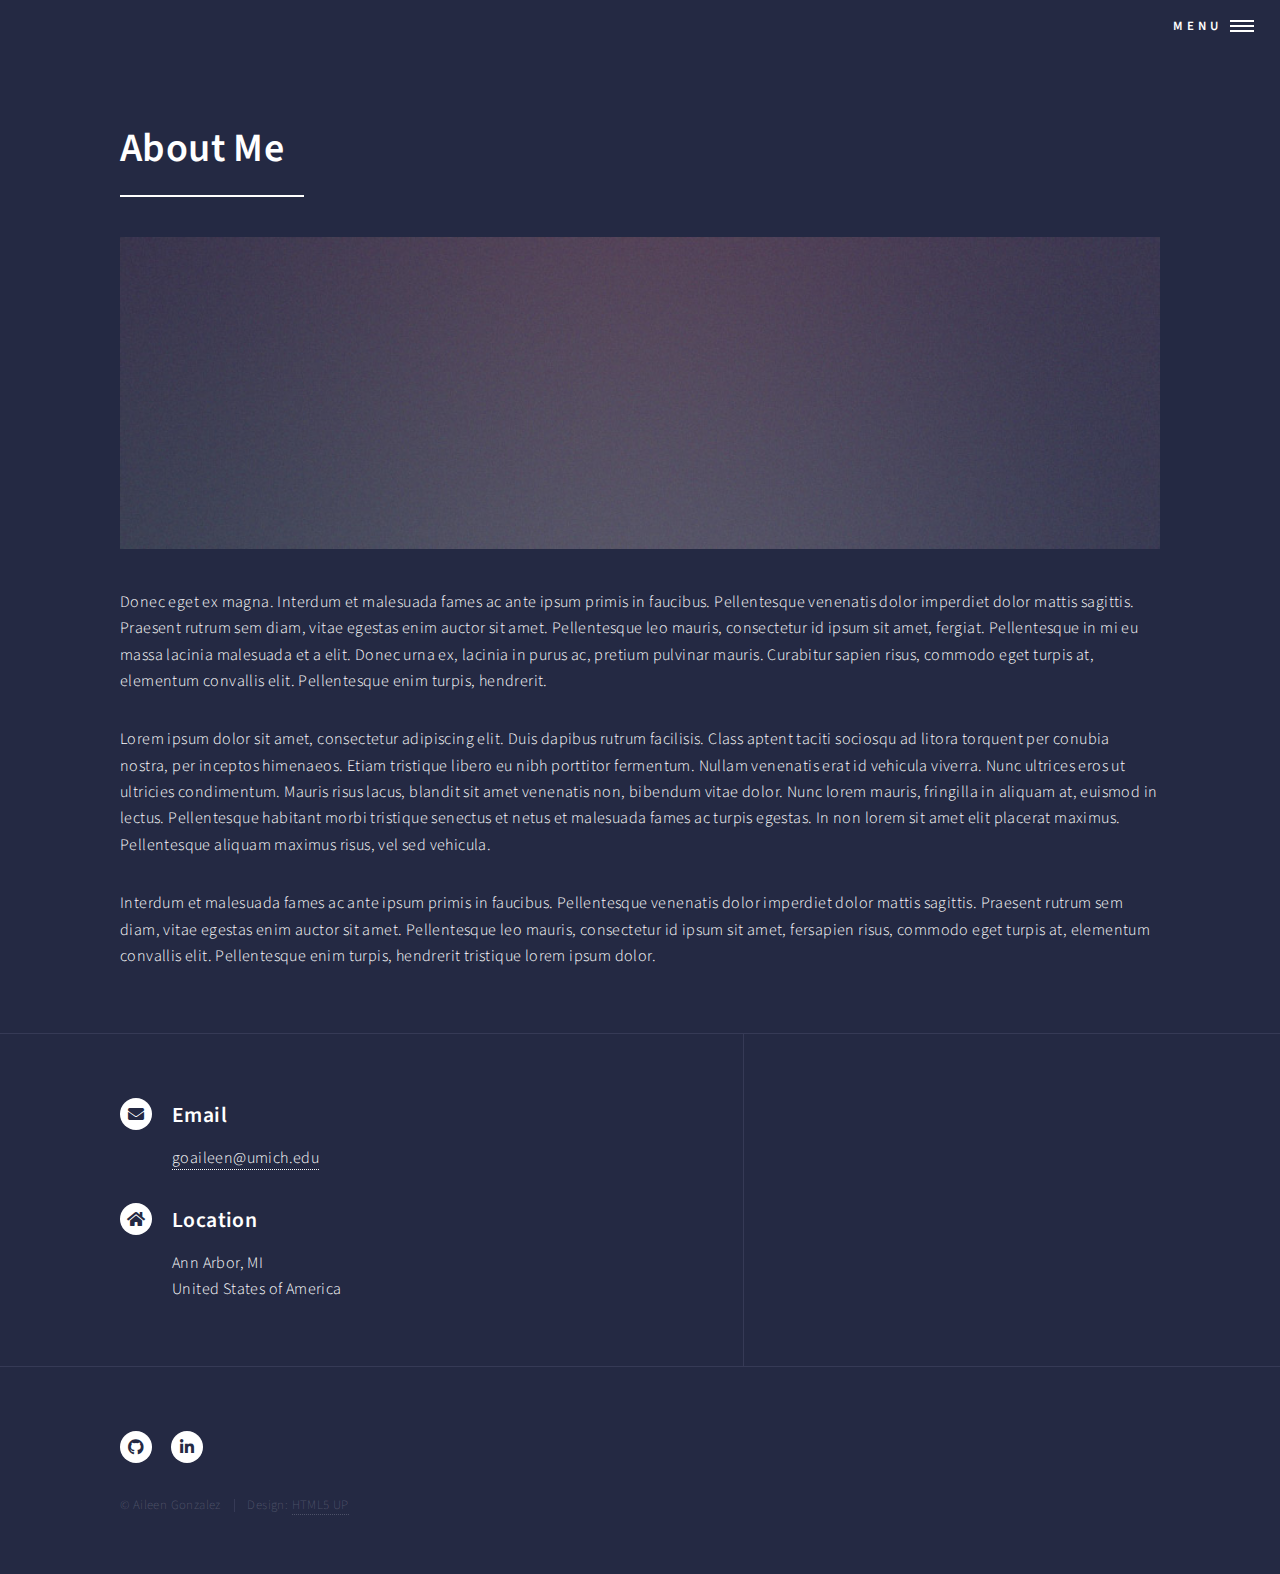
==== commit 54018ae1: "updated home website" ====
--- a/aboutme.html
+++ b/aboutme.html
@@ -20,26 +20,26 @@
 			<div id="wrapper">
 
 				<!-- Header -->
-					<header id="header">
-						<a href="index.html" class="logo"><strong>Forty</strong> <span>by HTML5 UP</span></a>
-						<nav>
-							<a href="#menu">Menu</a>
-						</nav>
-					</header>
+				<header id="header" class="alt">
+					<!-- <a href="index.html" class="logo"><strong>Forty</strong> <span>by HTML5 UP</span></a> -->
+					<nav>
+						<a href="#menu">Menu</a>
+					</nav>
+				</header>
 
 				<!-- Menu -->
-					<nav id="menu">
-						<ul class="links">
-							<li><a href="index.html">Home</a></li>
-							<li><a href="landing.html">Landing</a></li>
-							<li><a href="generic.html">Generic</a></li>
-							<li><a href="elements.html">Elements</a></li>
-						</ul>
-						<ul class="actions stacked">
-							<li><a href="#" class="button primary fit">Get Started</a></li>
-							<li><a href="#" class="button fit">Log In</a></li>
-						</ul>
-					</nav>
+				<nav id="menu">
+					<ul class="links">
+						<li><a href="index.html">Home</a></li>
+						<li><a href=#projects >Projects</a></li>
+						<li><a href="aboutme.html">About Me</a></li>
+						<li><a href="https://docs.google.com/document/d/1Jq_QRQ8HZx_y19QXq2zjn5YMyY28K-Ymzd2N0uXLyAs/edit?usp=sharing">Resume</a></li>
+					</ul>
+					<ul class="actions stacked">
+						<!-- <li><a href="#" class="button primary fit">Get Started</a></li> -->
+						<!-- <li><a href="#" class="button fit">Log In</a></li> -->
+					</ul>
+				</nav>
 
 				<!-- Main -->
 					<div id="main" class="alt">
@@ -48,7 +48,7 @@
 							<section id="one">
 								<div class="inner">
 									<header class="major">
-										<h1>Generic</h1>
+										<h1>About Me</h1>
 									</header>
 									<span class="image main"><img src="images/pic11.jpg" alt="" /></span>
 									<p>Donec eget ex magna. Interdum et malesuada fames ac ante ipsum primis in faucibus. Pellentesque venenatis dolor imperdiet dolor mattis sagittis. Praesent rutrum sem diam, vitae egestas enim auctor sit amet. Pellentesque leo mauris, consectetur id ipsum sit amet, fergiat. Pellentesque in mi eu massa lacinia malesuada et a elit. Donec urna ex, lacinia in purus ac, pretium pulvinar mauris. Curabitur sapien risus, commodo eget turpis at, elementum convallis elit. Pellentesque enim turpis, hendrerit.</p>
@@ -60,73 +60,74 @@
 					</div>
 
 				<!-- Contact -->
-					<section id="contact">
-						<div class="inner">
+				<section id="contact">
+					<div class="inner">
+						<!-- <section> -->
+							<!-- <form method="post" action="#">
+								<div class="fields">
+									<div class="field half">
+										<label for="name">Name</label>
+										<input type="text" name="name" id="name" />
+									</div>
+									<div class="field half">
+										<label for="email">Email</label>
+										<input type="text" name="email" id="email" />
+									</div>
+									<div class="field">
+										<label for="message">Message</label>
+										<textarea name="message" id="message" rows="6"></textarea>
+									</div>
+								</div>
+								<ul class="actions">
+									<li><input type="submit" value="Send Message" class="primary" /></li>
+									<li><input type="reset" value="Clear" /></li>
+								</ul>
+							</form> -->
+						<!-- </section> -->
+						<!-- <section class="split"> -->
 							<section>
-								<form method="post" action="#">
-									<div class="fields">
-										<div class="field half">
-											<label for="name">Name</label>
-											<input type="text" name="name" id="name" />
-										</div>
-										<div class="field half">
-											<label for="email">Email</label>
-											<input type="text" name="email" id="email" />
-										</div>
-										<div class="field">
-											<label for="message">Message</label>
-											<textarea name="message" id="message" rows="6"></textarea>
-										</div>
-									</div>
-									<ul class="actions">
-										<li><input type="submit" value="Send Message" class="primary" /></li>
-										<li><input type="reset" value="Clear" /></li>
-									</ul>
-								</form>
+								<div class="contact-method">
+									<span class="icon solid alt fa-envelope"></span>
+									<h3>Email</h3>
+									<a href="#">
+										goaileen@umich.edu</a>
+								</div>
+								<div class="contact-method">
+									<span class="icon solid alt fa-home"></span>
+									<h3>Location</h3>
+									<span>Ann Arbor, MI<br />
+
+									United States of America</span>
+								</div>
 							</section>
-							<section class="split">
-								<section>
-									<div class="contact-method">
-										<span class="icon solid alt fa-envelope"></span>
-										<h3>Email</h3>
-										<a href="#">information@untitled.tld</a>
-									</div>
-								</section>
-								<section>
-									<div class="contact-method">
-										<span class="icon solid alt fa-phone"></span>
-										<h3>Phone</h3>
-										<span>(000) 000-0000 x12387</span>
-									</div>
-								</section>
-								<section>
-									<div class="contact-method">
-										<span class="icon solid alt fa-home"></span>
-										<h3>Address</h3>
-										<span>1234 Somewhere Road #5432<br />
-										Nashville, TN 00000<br />
-										United States of America</span>
-									</div>
-								</section>
-							</section>
-						</div>
-					</section>
+							<!-- <section>
+								<div class="contact-method">
+									<span class="icon solid alt fa-home"></span>
+									<h3>Location</h3>
+									<span>Ann Arbor, MI<br />
+
+									United States of America</span>
+								</div> -->
+							<!-- </section> -->
+						<!-- </section> -->
+					</div>
+				</section>
 
 				<!-- Footer -->
-					<footer id="footer">
-						<div class="inner">
-							<ul class="icons">
-								<li><a href="#" class="icon brands alt fa-twitter"><span class="label">Twitter</span></a></li>
-								<li><a href="#" class="icon brands alt fa-facebook-f"><span class="label">Facebook</span></a></li>
-								<li><a href="#" class="icon brands alt fa-instagram"><span class="label">Instagram</span></a></li>
-								<li><a href="#" class="icon brands alt fa-github"><span class="label">GitHub</span></a></li>
-								<li><a href="#" class="icon brands alt fa-linkedin-in"><span class="label">LinkedIn</span></a></li>
-							</ul>
-							<ul class="copyright">
-								<li>&copy; Untitled</li><li>Design: <a href="https://html5up.net">HTML5 UP</a></li>
-							</ul>
-						</div>
-					</footer>
+				<footer id="footer">
+					<div class="inner">
+						<ul class="icons">
+							<!-- <li><a href="#" class="icon brands alt fa-twitter"><span class="label">Twitter</span></a></li>
+							<li><a href="#" class="icon brands alt fa-facebook-f"><span class="label">Facebook</span></a></li>
+							<li><a href="#" class="icon brands alt fa-instagram"><span class="label">Instagram</span></a></li> -->
+							<li><a href="https://github.com/goaileen" class="icon brands alt fa-github"><span class="label">GitHub</span></a></li>
+							<li><a href="http://linkedin.com/in/goaileen" class="icon brands alt fa-linkedin-in"><span class="label">LinkedIn</span></a></li>
+						</ul>
+						<ul class="copyright">
+							<li>&copy; Aileen Gonzalez</li><li>Design: <a href="https://html5up.net">HTML5 UP</a></li>
+						</ul>
+					</div>
+				</footer>
 
 			</div>
 
--- a/assets/css/main.css
+++ b/assets/css/main.css
@@ -3955,7 +3955,7 @@
 			opacity: 0; /* Start fully transparent */
 			margin-left: 10px; /* Add a little spacing */
 			animation: fadeIn 2s ease-in forwards; /* Animate over 2 seconds */
-			animation-delay: 6s; /* Delay fade-in by 1 second */
+			animation-delay: 3s; /* Delay fade-in by 1 second */
 		}
 		
 		/* Keyframes for fade-in */
